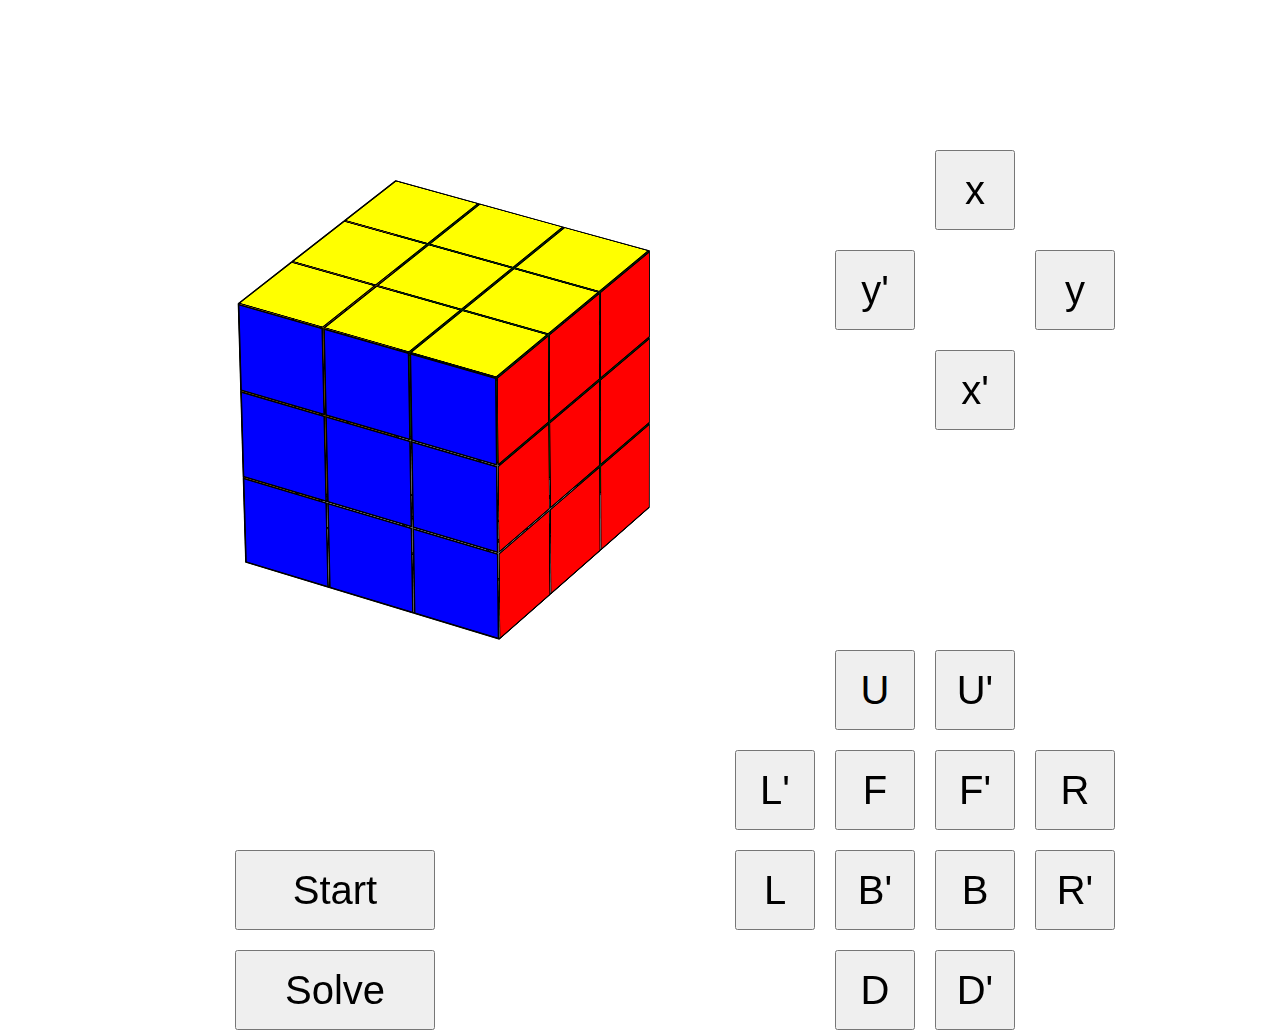
==== Rubik_sCude/index.html @ dc4877ee "完成第一层" ====
<!DOCTTYPE html>
    <html>

    <head>
        <meta charset="utf-8">
        <title></title>
        <style>
            * {
                margin: 0;
                padding: 0;
            }

            body {
                overflow: hidden;
            }

            #wrap {
                width: 100vw;
                height: 100vh;
                display: flex;
                perspective: 8000px;

            }

            #content {
                transform-style: preserve-3d;
                position: relative;
                /* border: 1px solid #ff0000; */
                margin: auto;

            }

            #content>div {
                transform-style: preserve-3d;
                position: absolute;
                top: 0;
                left: 0;
                /* transition: 0.2s; */
                transform-origin: 150px 150px -100px;
            }

            #content>div>p {
                border: 2px solid #000000;
                box-sizing: border-box;
                width: 100%;
                height: 100%;
                position: absolute;
                top: 0;
                left: 0;
            }

            #button {
                box-sizing: border-box;
                position: relative;
                margin: auto;
            }

            #button>input {
                position: absolute;
                /* margin: auto; */
            }
        </style>
        <script src="vue.js" type="text/javascript" charset="utf-8"></script>
    </head>

    <body>
        <div id="wrap">
            <div id="content" :style="{
                width: (count*side) + 'px',
                height: (count*side) + 'px',
                <!-- 'transform-origin': (count*side/2)+'px ' + (count*side/2) + 'px - ' + (count*side/2) + 'px', -->
                'transform': 'rotateX(' + contentrotate.x +'deg) rotateY(' + contentrotate.y +'deg)',
                'transition': transition + 's'
            }">

                <div v-for="block in blocks" :x="block.x" :y="block.y" :z="block.z" :style="{
                    width: side+'px',
                    height: side+'px',
                    'transform-origin': side*count/2 + 'px' 
                                      + side*count/2 + 'px -' 
                                      + side*count/3 + 'px',
                    'transform':    'rotateX('+ block.rotate.x + 'deg) '
                                + 'rotateY('+ block.rotate.y + 'deg) ' 

                                + 'rotateZ('+ block.rotate.z + 'deg) '
                                + 'translateX(' + (side*block.x) 
                                + 'px) translateY('  + (side*block.y) 
                                + 'px) translateZ(-' + (side*block.z) + 'px)',
                    'transition': transition + 's'
                }">
                    <p v-for="area in block.areas" :class="area.direct" :style="{
                            transform: area.transform,
                            background: area.color 
                       }">
                    </p>
                </div>
            </div>
            <div id=button>
                <input type="button" value="U" :style="{
                    transform: 'translate(-200px, 200px)',
                        width: '80',
                        height: '80',
                        'font-size': '40'
                }" @click="Rotate('U')" />

                <input type="button" value="U'" :style="{
                    transform: 'translate(-100px, 200px)',
                    width: '80',
                    height: '80',
                    'font-size': '40'
                }" @click="Rotate('U_')" />

                <input type="button" value="F" :style="{
                    transform: 'translate(-200px, 300px)',
                    width: '80',
                    height: '80',
                    'font-size': '40'
                }" @click="Rotate('F')" />

                <input type="button" value="F'" :style="{
                    transform: 'translate(-100px, 300px)',
                    width: '80',
                    height: '80',
                    'font-size': '40'
                }" @click="Rotate('F_')" />

                <input type="button" value="R" :style="{
                    transform: 'translate(0px, 300px)',
                    width: '80',
                    height: '80',
                    'font-size': '40'
                }" @click="Rotate('R')" />

                <input type="button" value="R'" :style="{
                    transform: 'translate(0px, 400px)',
                    width: '80',
                    height: '80',
                    'font-size': '40'
                }" @click="Rotate('R_')" />

                <input type="button" value="L" :style="{
                    transform: 'translate(-300px, 400px)',
                    width: '80',
                    height: '80',
                    'font-size': '40'
                }" @click="Rotate('L')" />

                <input type="button" value="L'" :style="{
                    transform: 'translate(-300px, 300px)',
                    width: '80',
                    height: '80',
                    'font-size': '40'
                }" @click="Rotate('L_')" />

                <input type="button" value="D" :style="{
                    transform: 'translate(-200px, 500px)',
                    width: '80',
                    height: '80',
                    'font-size': '40'
                }" @click="Rotate('D')" />

                <input type="button" value="D'" :style="{
                    transform: 'translate(-100px, 500px)',
                    width: '80',
                    height: '80',
                    'font-size': '40'
                }" @click="Rotate('D_')" />

                <input type="button" value="B" :style="{
                    transform: 'translate(-100px, 400px)',
                    width: '80',
                    height: '80',
                    'font-size': '40'
                }" @click="Rotate('B')" />

                <input type="button" value="B'" :style="{
                    transform: 'translate(-200px, 400px)',
                    width: '80',
                    height: '80',
                    'font-size': '40'
                }" @click="Rotate('B_')" />

                <input type="button" value="x'" :style="{
                    transform: 'translate(-100px, -100px)',
                    width: '80',
                    height: '80',
                    'font-size': '40'
                }" @click="Rotate('x_')" />

                <input type="button" value="x" :style="{
                    transform: 'translate(-100px, -300px)',
                    width: '80',
                    height: '80',
                    'font-size': '40'
                }" @click="Rotate('x')" />

                <input type="button" value="y'" :style="{
                    transform: 'translate(-200px, -200px)',
                    width: '80',
                    height: '80',
                    'font-size': '40'
                }" @click="Rotate('y_')" />

                <input type="button" value="y" :style="{
                    transform: 'translate(0px, -200px)',
                    width: '80',
                    height: '80',
                    'font-size': '40'
                }" @click="Rotate('y')" />

                <input type="button" value="Solve" :style="{
                    transform: 'translate(-800px, 500px)',
                    width: '200',
                    height: '80',
                    'font-size': '40'
                }" @click="Solve()" />

                <input type="button" value="Start" :style="{
                    transform: 'translate(-800px, 400px)',
                    width: '200',
                    height: '80',
                    'font-size': '40'
                }" @click="Start()" />
            </div>
        </div>
        <script>
            new Vue({
                el: '#wrap',
                data() {
                    return {
                        count: 3,
                        side: 100,
                        blocks: [],
                        contentrotate: {
                            x: - 30,
                            y: -30
                        },
                        transition: 0,
                        prisms: {
                            x: 0,
                            y: 0,
                            z: 0,
                            direct: 'face'
                        },
                        corner: {
                            x: 0,
                            y: 0,
                            z: 0,
                            direct: 'face'
                        },
                        delay: 0
                    }
                },
                created() {
                    this.getBlocks()
                    // console.log(this.blocks)
                    document.onkeydown = (event) => {
                        //y'
                        this.Rotate(this.getOperation(event.keyCode))
                    }
                },
                methods: {
                    Notation(String) {
                        for (let i = 0; i < String.length; i++) {
                            if (i < String.length - 1 && String[i + 1] === '_') {
                                this.Rotate(String[i] + '_')
                                i++
                            } else this.Rotate(String[i])
                        }
                    },

                    getTargetDirect(TargetColor) {
                        for (let i = 0; i < this.blocks.length; i++) {
                            if (this.blocks[i].areas.length === 1 && this.blocks[i].areas[0].color === TargetColor)
                                return this.blocks[i].areas[0].direct
                        }
                    },

                    positioning(TargetColor) {
                        direct = this.getTargetDirect(TargetColor)
                        if (TargetColor === 'white') {
                            if (direct === 'up') {
                                this.Notation('x_x_')
                            } else if (direct === 'face') {
                                this.Rotate('x')
                            } else if (direct === 'back') {
                                this.Rotate('x_')
                            } else if (direct === 'left') {
                                this.Notation('yx_')
                            } else if (direct === 'right') {
                                this.Notation('y_x_')
                            }
                        }
                        else {
                            if (direct === 'back') {
                                this.Rotate('yy')
                            } else if (direct === 'left') {
                                this.Notation('y_')
                            } else if (direct === 'right') {
                                this.Notation('y')
                            }
                        }
                    },

                    getPrisms(TargetColor1, TargetColor2) {
                        //return: x, y, z, direct
                        for (let i = 0; i < this.blocks.length; i++) {
                            if (this.blocks[i].areas.length === 2) {
                                color1 = this.blocks[i].areas[0].color
                                color2 = this.blocks[i].areas[1].color
                                if (color1 === TargetColor1 && color2 === TargetColor2) {
                                    this.prisms.x = this.blocks[i].x
                                    this.prisms.y = this.blocks[i].y
                                    this.prisms.z = this.blocks[i].z
                                    this.prisms.direct = this.blocks[i].areas[0].direct
                                }
                                if (color2 === TargetColor1 && color1 === TargetColor2) {
                                    this.prisms.x = this.blocks[i].x
                                    this.prisms.y = this.blocks[i].y
                                    this.prisms.z = this.blocks[i].z
                                    this.prisms.direct = this.blocks[i].areas[1].direct
                                }
                            }
                        }
                    },

                    getCorner(TargetColor1, TargetColor2, TargetColor3) {
                        var TargetColors = []
                        TargetColors.push(TargetColor1)
                        TargetColors.push(TargetColor2)
                        TargetColors.push(TargetColor3)
                        TargetColors.sort()
                        for (let i = 0; i < this.blocks.length; i++) {
                            if (this.blocks[i].areas.length === 3) {
                                var colors = []
                                colors.push(this.blocks[i].areas[0].color)
                                colors.push(this.blocks[i].areas[1].color)
                                colors.push(this.blocks[i].areas[2].color)
                                colors.sort()
                                TargetColors.sort()
                                if (colors[0] === TargetColors[0]
                                    && colors[1] === TargetColors[1]
                                    && colors[2] === TargetColors[2]) {
                                    this.corner.x = this.blocks[i].x
                                    this.corner.y = this.blocks[i].y
                                    this.corner.z = this.blocks[i].z
                                    if (TargetColor1 === color1) { this.corner.direct = this.blocks[i].areas[0].direct }
                                    else if (TargetColor1 === color2) { this.corner.direct = this.blocks[i].areas[1].direct }
                                    else if (TargetColor1 === color3) { this.corner.direct = this.blocks[i].areas[2].direct }
                                    return
                                }
                            }
                        }
                    },

                    Make_Cross(num) {
                        const colors = {
                            1: 'blue',
                            2: 'red',
                            3: 'green',
                            4: 'orange'
                        }

                        var target_color = colors[num]
                        this.positioning(target_color)
                        this.getPrisms('white', target_color)
                        var x = this.prisms.x
                        var y = this.prisms.y
                        var z = this.prisms.z
                        var direct = this.prisms.direct

                        if (x === 1 && y === 2 && z === 0 && direct === 'down')
                            return
                        if (y === 2) {//bottom
                            if (x === 1 && z === 2) this.Notation('BBUU')
                            else if (x === 0 && z === 1) this.Notation('LLU_')
                            else if (x === 1 && z === 0) this.Notation('FF')
                            else if (x === 2 && z === 1) this.Notation('RRU')
                        } else if (y === 1) {//middle
                            if (x === 0 && z === 0) { this.Notation('L_U_L') }
                            if (x === 0 && z === 2) { this.Notation('LU_L_') }
                            if (x === 2 && z === 0) { this.Notation('RUR_') }
                            if (x === 2 && z === 2) { this.Notation('R_UR') }
                        } else {
                            if (x === 1 && z === 2) { this.Notation('UU') }
                            else if (x === 0 && z === 1) { this.Notation('U_') }
                            else if (x === 2 && z === 1) { this.Notation('U') }
                        }

                        //top
                        this.getPrisms('white', target_color)
                        if (this.prisms.direct === 'face') this.Notation('U_R_FR')
                        else if (this.prisms.direct === 'up') this.Notation('FF')
                    },

                    Make_Corner(num) {
                        const colors = {
                            1: 'blue',
                            2: 'red',
                            3: 'green',
                            4: 'orange',
                            5: 'blue'
                        }


                        var TargetColor = colors[num]
                        var MinorColor = colors[num + 1]
                        this.positioning(TargetColor)
                        this.getCorner('white', TargetColor, MinorColor)
                        var x = this.corner.x
                        var y = this.corner.y
                        var z = this.corner.z
                        var direct = this.prisms.direct

                        if (x === 2 && y === 2 && z === 0 && direct === 'down')
                            return
                        if (y === 2) {
                            if (x === 0 && z === 2) { this.Notation('LUL_U') }
                            else if (x === 2 && z === 2) { this.Notation('R_URU') }
                            else if (x === 0 && z === 0) { this.Notation('L_U_L') }
                            else if (x === 2 && z === 0) { this.Notation('RU_R_') }
                        } else if (y === 0) {
                            if (x === 0 && z === 2) { this.Notation('UU') }
                            else if (x === 2 && z === 2) { this.Notation('U') }
                            else if (x === 0 && z === 0) { this.Notation('U_') }
                        }

                        this.getCorner('white', TargetColor, MinorColor)
                        var direct = this.corner.direct
                        if (direct === 'face') { this.Notation('F_U_F') }
                        else if (direct === 'up') { this.Notation('URUUR_F_U_F') }
                        else if (direct === 'right') { this.Notation('RUR_') }
                        //
                    },

                    Solve() {
                        //positioning
                        this.positioning('white')
                        for (let i = 1; i <= 4; i++) this.Make_Cross(i)
                        for (let i = 1; i <= 4; i++) this.Make_Corner(i)
                    },

                    Start() {
                        this.Notation('DU_F_R_ B_DDL_R_B_U_L_D_U_FDF_D_FLBF_R_D_L_R_')
                    },

                    getOperation(keycode) {
                        const operation = {
                            74: 'U',
                            70: 'U_',
                            85: 'F',
                            82: 'F_',
                            83: 'D',
                            76: 'D_',
                            86: 'L',
                            65: 'L_',
                            186: 'R',
                            78: 'R_',
                            88: 'B',
                            190: 'B_',
                            37: 'y_',
                            38: 'x',
                            39: 'y',
                            40: 'x_',
                        }

                        return operation[keycode]
                    },

                    Rotate(Operation) {
                        //UP
                        if (Operation === 'U') {
                            for (let i = 0; i < this.blocks.length; i++) {
                                if (this.blocks[i].y === 0) {
                                    this.transition = 0
                                    const oldx = this.blocks[i].x
                                    this.blocks[i].x = this.blocks[i].z
                                    this.blocks[i].z = 2 - oldx
                                    for (let j = 0; j < this.blocks[i].areas.length; j++) {
                                        if (this.blocks[i].areas[j].direct === 'face') { this.blocks[i].areas[j].direct = 'left' }
                                        else if (this.blocks[i].areas[j].direct === 'left') { this.blocks[i].areas[j].direct = 'back' }
                                        else if (this.blocks[i].areas[j].direct === 'right') { this.blocks[i].areas[j].direct = 'face' }
                                        else if (this.blocks[i].areas[j].direct === 'back') { this.blocks[i].areas[j].direct = 'right' }
                                        this.blocks[i].areas[j].transform = this.getarea(this.blocks[i].areas[j].direct).transform
                                    }
                                    this.blocks[i].rotate.y += 90
                                    setTimeout(() => {
                                        this.transition = 0.2
                                        this.blocks[i].rotate.y -= 90
                                    }, this.delay)
                                }
                                var x = this.prisms.x
                                var y = this.prisms.y
                                var z = this.prisms.z
                                var direct = this.prisms.direct
                            }
                        }

                        //U'
                        else if (Operation === 'U_') {
                            for (let i = 0; i < this.blocks.length; i++) {
                                if (this.blocks[i].y === 0) {
                                    this.transition = 0
                                    const oldz = this.blocks[i].z
                                    this.blocks[i].z = this.blocks[i].x
                                    this.blocks[i].x = 2 - oldz
                                    for (let j = 0; j < this.blocks[i].areas.length; j++) {
                                        if (this.blocks[i].areas[j].direct === 'face') { this.blocks[i].areas[j].direct = 'right' }
                                        else if (this.blocks[i].areas[j].direct === 'left') { this.blocks[i].areas[j].direct = 'face' }
                                        else if (this.blocks[i].areas[j].direct === 'right') { this.blocks[i].areas[j].direct = 'back' }
                                        else if (this.blocks[i].areas[j].direct === 'back') { this.blocks[i].areas[j].direct = 'left' }
                                        this.blocks[i].areas[j].transform = this.getarea(this.blocks[i].areas[j].direct).transform
                                    }
                                    this.blocks[i].rotate.y -= 90
                                    setTimeout(() => {
                                        this.transition = 0.2
                                        this.blocks[i].rotate.y += 90
                                    }, this.delay)
                                }
                            }
                        }

                        //Left
                        else if (Operation === 'L') {
                            for (let i = 0; i < this.blocks.length; i++) {
                                if (this.blocks[i].x === 0) {
                                    this.transition = 0
                                    const oldz = this.blocks[i].z
                                    this.blocks[i].z = this.blocks[i].y
                                    this.blocks[i].y = 2 - oldz
                                    for (let j = 0; j < this.blocks[i].areas.length; j++) {
                                        if (this.blocks[i].areas[j].direct === 'face') { this.blocks[i].areas[j].direct = 'down' }
                                        else if (this.blocks[i].areas[j].direct === 'down') { this.blocks[i].areas[j].direct = 'back' }
                                        else if (this.blocks[i].areas[j].direct === 'up') { this.blocks[i].areas[j].direct = 'face' }
                                        else if (this.blocks[i].areas[j].direct === 'back') { this.blocks[i].areas[j].direct = 'up' }
                                        this.blocks[i].areas[j].transform = this.getarea(this.blocks[i].areas[j].direct).transform
                                    }
                                    this.blocks[i].rotate.x += 90
                                    setTimeout(() => {
                                        this.transition = 0.2
                                        this.blocks[i].rotate.x -= 90
                                    }, this.delay)
                                }
                            }
                        }

                        //L'
                        else if (Operation === 'L_') {
                            for (let i = 0; i < this.blocks.length; i++) {
                                if (this.blocks[i].x === 0) {
                                    this.transition = 0
                                    const oldy = this.blocks[i].y
                                    this.blocks[i].y = this.blocks[i].z
                                    this.blocks[i].z = 2 - oldy
                                    for (let j = 0; j < this.blocks[i].areas.length; j++) {
                                        if (this.blocks[i].areas[j].direct === 'face') { this.blocks[i].areas[j].direct = 'up' }
                                        else if (this.blocks[i].areas[j].direct === 'down') { this.blocks[i].areas[j].direct = 'face' }
                                        else if (this.blocks[i].areas[j].direct === 'up') { this.blocks[i].areas[j].direct = 'back' }
                                        else if (this.blocks[i].areas[j].direct === 'back') { this.blocks[i].areas[j].direct = 'down' }
                                        this.blocks[i].areas[j].transform = this.getarea(this.blocks[i].areas[j].direct).transform
                                    }
                                    this.blocks[i].rotate.x -= 90
                                    setTimeout(() => {
                                        this.transition = 0.2
                                        this.blocks[i].rotate.x += 90
                                    }, this.delay)
                                }
                            }
                        }

                        //Rright
                        else if (Operation === 'R') {
                            for (let i = 0; i < this.blocks.length; i++) {
                                if (this.blocks[i].x === 2) {
                                    this.transition = 0
                                    const oldy = this.blocks[i].y
                                    this.blocks[i].y = this.blocks[i].z
                                    this.blocks[i].z = 2 - oldy
                                    for (let j = 0; j < this.blocks[i].areas.length; j++) {
                                        if (this.blocks[i].areas[j].direct === 'back') { this.blocks[i].areas[j].direct = 'down' }
                                        else if (this.blocks[i].areas[j].direct === 'up') { this.blocks[i].areas[j].direct = 'back' }
                                        else if (this.blocks[i].areas[j].direct === 'down') { this.blocks[i].areas[j].direct = 'face' }
                                        else if (this.blocks[i].areas[j].direct === 'face') { this.blocks[i].areas[j].direct = 'up' }
                                        this.blocks[i].areas[j].transform = this.getarea(this.blocks[i].areas[j].direct).transform
                                    }
                                    this.blocks[i].rotate.x -= 90
                                    setTimeout(() => {
                                        this.transition = 0.2
                                        this.blocks[i].rotate.x += 90
                                    }, this.delay)
                                }
                            }
                        }

                        //R'
                        else if (Operation === 'R_') {
                            for (let i = 0; i < this.blocks.length; i++) {
                                if (this.blocks[i].x === 2) {
                                    this.transition = 0
                                    const oldz = this.blocks[i].z
                                    this.blocks[i].z = this.blocks[i].y
                                    this.blocks[i].y = 2 - oldz
                                    for (let j = 0; j < this.blocks[i].areas.length; j++) {
                                        if (this.blocks[i].areas[j].direct === 'back') { this.blocks[i].areas[j].direct = 'up' }
                                        else if (this.blocks[i].areas[j].direct === 'up') { this.blocks[i].areas[j].direct = 'face' }
                                        else if (this.blocks[i].areas[j].direct === 'down') { this.blocks[i].areas[j].direct = 'back' }
                                        else if (this.blocks[i].areas[j].direct === 'face') { this.blocks[i].areas[j].direct = 'down' }
                                        this.blocks[i].areas[j].transform = this.getarea(this.blocks[i].areas[j].direct).transform
                                    }
                                    this.blocks[i].rotate.x += 90
                                    setTimeout(() => {
                                        this.transition = 0.2
                                        this.blocks[i].rotate.x -= 90
                                    }, this.delay)
                                }
                            }
                        }

                        //Face
                        else if (Operation === 'F') {
                            for (let i = 0; i < this.blocks.length; i++) {
                                if (this.blocks[i].z === 0) {
                                    this.transition = 0
                                    const oldy = this.blocks[i].y
                                    this.blocks[i].y = this.blocks[i].x
                                    this.blocks[i].x = 2 - oldy
                                    for (let j = 0; j < this.blocks[i].areas.length; j++) {
                                        if (this.blocks[i].areas[j].direct === 'right') { this.blocks[i].areas[j].direct = 'down' }
                                        else if (this.blocks[i].areas[j].direct === 'up') { this.blocks[i].areas[j].direct = 'right' }
                                        else if (this.blocks[i].areas[j].direct === 'down') { this.blocks[i].areas[j].direct = 'left' }
                                        else if (this.blocks[i].areas[j].direct === 'left') { this.blocks[i].areas[j].direct = 'up' }
                                        this.blocks[i].areas[j].transform = this.getarea(this.blocks[i].areas[j].direct).transform
                                    }
                                    this.blocks[i].rotate.z -= 90
                                    setTimeout(() => {
                                        this.transition = 0.2
                                        this.blocks[i].rotate.z += 90
                                    }, this.delay)
                                }
                            }
                        }

                        //F'
                        else if (Operation === 'F_') {
                            for (let i = 0; i < this.blocks.length; i++) {
                                if (this.blocks[i].z === 0) {
                                    this.transition = 0
                                    const oldx = this.blocks[i].x
                                    this.blocks[i].x = this.blocks[i].y
                                    this.blocks[i].y = 2 - oldx
                                    for (let j = 0; j < this.blocks[i].areas.length; j++) {
                                        if (this.blocks[i].areas[j].direct === 'right') { this.blocks[i].areas[j].direct = 'up' }
                                        else if (this.blocks[i].areas[j].direct === 'down') { this.blocks[i].areas[j].direct = 'right' }
                                        else if (this.blocks[i].areas[j].direct === 'up') { this.blocks[i].areas[j].direct = 'left' }
                                        else if (this.blocks[i].areas[j].direct === 'left') { this.blocks[i].areas[j].direct = 'down' }
                                        this.blocks[i].areas[j].transform = this.getarea(this.blocks[i].areas[j].direct).transform
                                    }
                                    this.blocks[i].rotate.z += 90
                                    setTimeout(() => {
                                        this.transition = 0.2
                                        this.blocks[i].rotate.z -= 90
                                    }, this.delay)
                                }
                            }
                        }

                        //Back
                        else if (Operation === 'B') {
                            for (let i = 0; i < this.blocks.length; i++) {
                                if (this.blocks[i].z === 2) {
                                    this.transition = 0
                                    const oldx = this.blocks[i].x
                                    this.blocks[i].x = this.blocks[i].y
                                    this.blocks[i].y = 2 - oldx
                                    for (let j = 0; j < this.blocks[i].areas.length; j++) {
                                        if (this.blocks[i].areas[j].direct === 'left') { this.blocks[i].areas[j].direct = 'down' }
                                        else if (this.blocks[i].areas[j].direct === 'down') { this.blocks[i].areas[j].direct = 'right' }
                                        else if (this.blocks[i].areas[j].direct === 'up') { this.blocks[i].areas[j].direct = 'left' }
                                        else if (this.blocks[i].areas[j].direct === 'right') { this.blocks[i].areas[j].direct = 'up' }
                                        this.blocks[i].areas[j].transform = this.getarea(this.blocks[i].areas[j].direct).transform
                                    }
                                    this.blocks[i].rotate.z += 90
                                    setTimeout(() => {
                                        this.transition = 0.2
                                        this.blocks[i].rotate.z -= 90
                                    }, this.delay)
                                }
                            }
                        }

                        //B'
                        else if (Operation === 'B_') {
                            for (let i = 0; i < this.blocks.length; i++) {
                                if (this.blocks[i].z === 2) {
                                    this.transition = 0
                                    const oldy = this.blocks[i].y
                                    this.blocks[i].y = this.blocks[i].x
                                    this.blocks[i].x = 2 - oldy
                                    for (let j = 0; j < this.blocks[i].areas.length; j++) {
                                        if (this.blocks[i].areas[j].direct === 'right') { this.blocks[i].areas[j].direct = 'down' }
                                        else if (this.blocks[i].areas[j].direct === 'up') { this.blocks[i].areas[j].direct = 'right' }
                                        else if (this.blocks[i].areas[j].direct === 'down') { this.blocks[i].areas[j].direct = 'left' }
                                        else if (this.blocks[i].areas[j].direct === 'left') { this.blocks[i].areas[j].direct = 'up' }
                                        this.blocks[i].areas[j].transform = this.getarea(this.blocks[i].areas[j].direct).transform
                                    }
                                    this.blocks[i].rotate.z -= 90
                                    setTimeout(() => {
                                        this.transition = 0.2
                                        this.blocks[i].rotate.z += 90
                                    }, this.delay)
                                }
                            }
                        }

                        //Down
                        else if (Operation === 'D') {
                            for (let i = 0; i < this.blocks.length; i++) {
                                if (this.blocks[i].y === 2) {
                                    this.transition = 0
                                    const oldz = this.blocks[i].z
                                    this.blocks[i].z = this.blocks[i].x
                                    this.blocks[i].x = 2 - oldz
                                    for (let j = 0; j < this.blocks[i].areas.length; j++) {
                                        if (this.blocks[i].areas[j].direct === 'back') { this.blocks[i].areas[j].direct = 'left' }
                                        else if (this.blocks[i].areas[j].direct === 'right') { this.blocks[i].areas[j].direct = 'back' }
                                        else if (this.blocks[i].areas[j].direct === 'left') { this.blocks[i].areas[j].direct = 'face' }
                                        else if (this.blocks[i].areas[j].direct === 'face') { this.blocks[i].areas[j].direct = 'right' }
                                        this.blocks[i].areas[j].transform = this.getarea(this.blocks[i].areas[j].direct).transform
                                    }
                                    this.blocks[i].rotate.y -= 90
                                    setTimeout(() => {
                                        this.transition = 0.2
                                        this.blocks[i].rotate.y += 90
                                    }, this.delay)
                                }
                            }
                        }

                        //D'
                        else if (Operation === 'D_') {
                            for (let i = 0; i < this.blocks.length; i++) {
                                if (this.blocks[i].y === 2) {
                                    this.transition = 0
                                    const oldx = this.blocks[i].x
                                    this.blocks[i].x = this.blocks[i].z
                                    this.blocks[i].z = 2 - oldx
                                    for (let j = 0; j < this.blocks[i].areas.length; j++) {
                                        if (this.blocks[i].areas[j].direct === 'back') { this.blocks[i].areas[j].direct = 'right' }
                                        else if (this.blocks[i].areas[j].direct === 'right') { this.blocks[i].areas[j].direct = 'face' }
                                        else if (this.blocks[i].areas[j].direct === 'left') { this.blocks[i].areas[j].direct = 'back' }
                                        else if (this.blocks[i].areas[j].direct === 'face') { this.blocks[i].areas[j].direct = 'left' }
                                        this.blocks[i].areas[j].transform = this.getarea(this.blocks[i].areas[j].direct).transform
                                    }
                                    this.blocks[i].rotate.y += 90
                                    setTimeout(() => {
                                        this.transition = 0.2
                                        this.blocks[i].rotate.y -= 90
                                    }, this.delay)
                                }
                            }
                            // this.sleep(200)
                        }

                        //y'
                        else if (Operation === 'y_') {
                            for (let i = 0; i < this.blocks.length; i++) {

                                this.transition = 0
                                const oldz = this.blocks[i].z
                                this.blocks[i].z = this.blocks[i].x
                                this.blocks[i].x = 2 - oldz
                                for (let j = 0; j < this.blocks[i].areas.length; j++) {
                                    if (this.blocks[i].areas[j].direct === 'face') { this.blocks[i].areas[j].direct = 'right' }
                                    else if (this.blocks[i].areas[j].direct === 'left') { this.blocks[i].areas[j].direct = 'face' }
                                    else if (this.blocks[i].areas[j].direct === 'right') { this.blocks[i].areas[j].direct = 'back' }
                                    else if (this.blocks[i].areas[j].direct === 'back') { this.blocks[i].areas[j].direct = 'left' }
                                    this.blocks[i].areas[j].transform = this.getarea(this.blocks[i].areas[j].direct).transform
                                }
                                this.blocks[i].rotate.y -= 90
                                setTimeout(() => {
                                    this.transition = 0.2
                                    this.blocks[i].rotate.y += 90
                                }, this.delay)
                            }
                            // this.sleep(200)
                        }
                        //y
                        else if (Operation === 'y') {
                            for (let i = 0; i < this.blocks.length; i++) {

                                this.transition = 0
                                const oldx = this.blocks[i].x
                                this.blocks[i].x = this.blocks[i].z
                                this.blocks[i].z = 2 - oldx
                                for (let j = 0; j < this.blocks[i].areas.length; j++) {
                                    if (this.blocks[i].areas[j].direct === 'face') { this.blocks[i].areas[j].direct = 'left' }
                                    else if (this.blocks[i].areas[j].direct === 'left') { this.blocks[i].areas[j].direct = 'back' }
                                    else if (this.blocks[i].areas[j].direct === 'right') { this.blocks[i].areas[j].direct = 'face' }
                                    else if (this.blocks[i].areas[j].direct === 'back') { this.blocks[i].areas[j].direct = 'right' }
                                    this.blocks[i].areas[j].transform = this.getarea(this.blocks[i].areas[j].direct).transform
                                }
                                this.blocks[i].rotate.y += 90
                                setTimeout(() => {
                                    this.transition = 0.2
                                    this.blocks[i].rotate.y -= 90
                                }, this.delay)
                            }
                            // this.sleep(200)
                        }

                        else if (Operation === 'x') {
                            for (let i = 0; i < this.blocks.length; i++) {
                                this.transition = 0
                                const oldz = this.blocks[i].z
                                this.blocks[i].z = this.blocks[i].y
                                this.blocks[i].y = 2 - oldz
                                for (let j = 0; j < this.blocks[i].areas.length; j++) {
                                    if (this.blocks[i].areas[j].direct === 'back') { this.blocks[i].areas[j].direct = 'up' }
                                    else if (this.blocks[i].areas[j].direct === 'up') { this.blocks[i].areas[j].direct = 'face' }
                                    else if (this.blocks[i].areas[j].direct === 'down') { this.blocks[i].areas[j].direct = 'back' }
                                    else if (this.blocks[i].areas[j].direct === 'face') { this.blocks[i].areas[j].direct = 'down' }
                                    this.blocks[i].areas[j].transform = this.getarea(this.blocks[i].areas[j].direct).transform
                                }
                                this.blocks[i].rotate.x += 90
                                setTimeout(() => {
                                    this.transition = 0.2
                                    this.blocks[i].rotate.x -= 90
                                }, this.delay)
                            }
                        }

                        else if (Operation === 'x_') {
                            for (let i = 0; i < this.blocks.length; i++) {
                                this.transition = 0
                                const oldy = this.blocks[i].y
                                this.blocks[i].y = this.blocks[i].z
                                this.blocks[i].z = 2 - oldy
                                for (let j = 0; j < this.blocks[i].areas.length; j++) {
                                    if (this.blocks[i].areas[j].direct === 'back') { this.blocks[i].areas[j].direct = 'down' }
                                    else if (this.blocks[i].areas[j].direct === 'up') { this.blocks[i].areas[j].direct = 'back' }
                                    else if (this.blocks[i].areas[j].direct === 'down') { this.blocks[i].areas[j].direct = 'face' }
                                    else if (this.blocks[i].areas[j].direct === 'face') { this.blocks[i].areas[j].direct = 'up' }
                                    this.blocks[i].areas[j].transform = this.getarea(this.blocks[i].areas[j].direct).transform
                                }
                                this.blocks[i].rotate.x -= 90
                                setTimeout(() => {
                                    this.transition = 0.2
                                    this.blocks[i].rotate.x += 90
                                }, this.delay)
                            }

                        }
                    },

                    getBlocks() {
                        for (let x = 0; x < this.count; x++) {
                            for (let y = 0; y < this.count; y++) {
                                for (let z = 0; z < this.count; z++) {
                                    const block = {
                                        x: x,
                                        y: y,
                                        z: z,
                                        rotate: {
                                            x: 0,
                                            y: 0,
                                            z: 0
                                        },
                                        areas: this.getareas(x, y, z)
                                    }
                                    this.blocks.push(block)
                                }
                            }

                        }
                    },

                    getareas(x, y, z) {
                        const areas = []
                        if (x === 0)
                            areas.push(this.getarea('left'))
                        if (x === this.count - 1)
                            areas.push(this.getarea('right'))
                        if (y === 0)
                            areas.push(this.getarea('up'))
                        if (y === this.count - 1)
                            areas.push(this.getarea('down'))
                        if (z === 0)
                            areas.push(this.getarea('face'))
                        if (z === this.count - 1)
                            areas.push(this.getarea('back'))
                        return areas

                    },

                    getarea(direct) {
                        const transform = {
                            up: 'translateY(-' + this.side / 2 + 'px) rotateX(90deg)',
                            down: 'translateY(' + this.side / 2 + 'px) rotateX(-90deg)',
                            left: 'translateX(-' + this.side / 2 + 'px) rotateY(-90deg)',
                            right: 'translateX(' + this.side / 2 + 'px) rotateY(90deg)',
                            face: 'translateZ(' + this.side / 2 + 'px)',
                            back: 'translateZ(-' + this.side / 2 + 'px)'
                        }

                        const colors = {
                            up: 'yellow',
                            down: 'white',
                            left: 'orange',
                            right: 'red',
                            face: 'blue',
                            back: 'green'
                        }

                        return {
                            direct: direct,
                            transform: transform[direct],
                            color: colors[direct],
                        }
                    },


                }
            })
        </script>
    </body>

    </html>
    <!-- vue3 -->
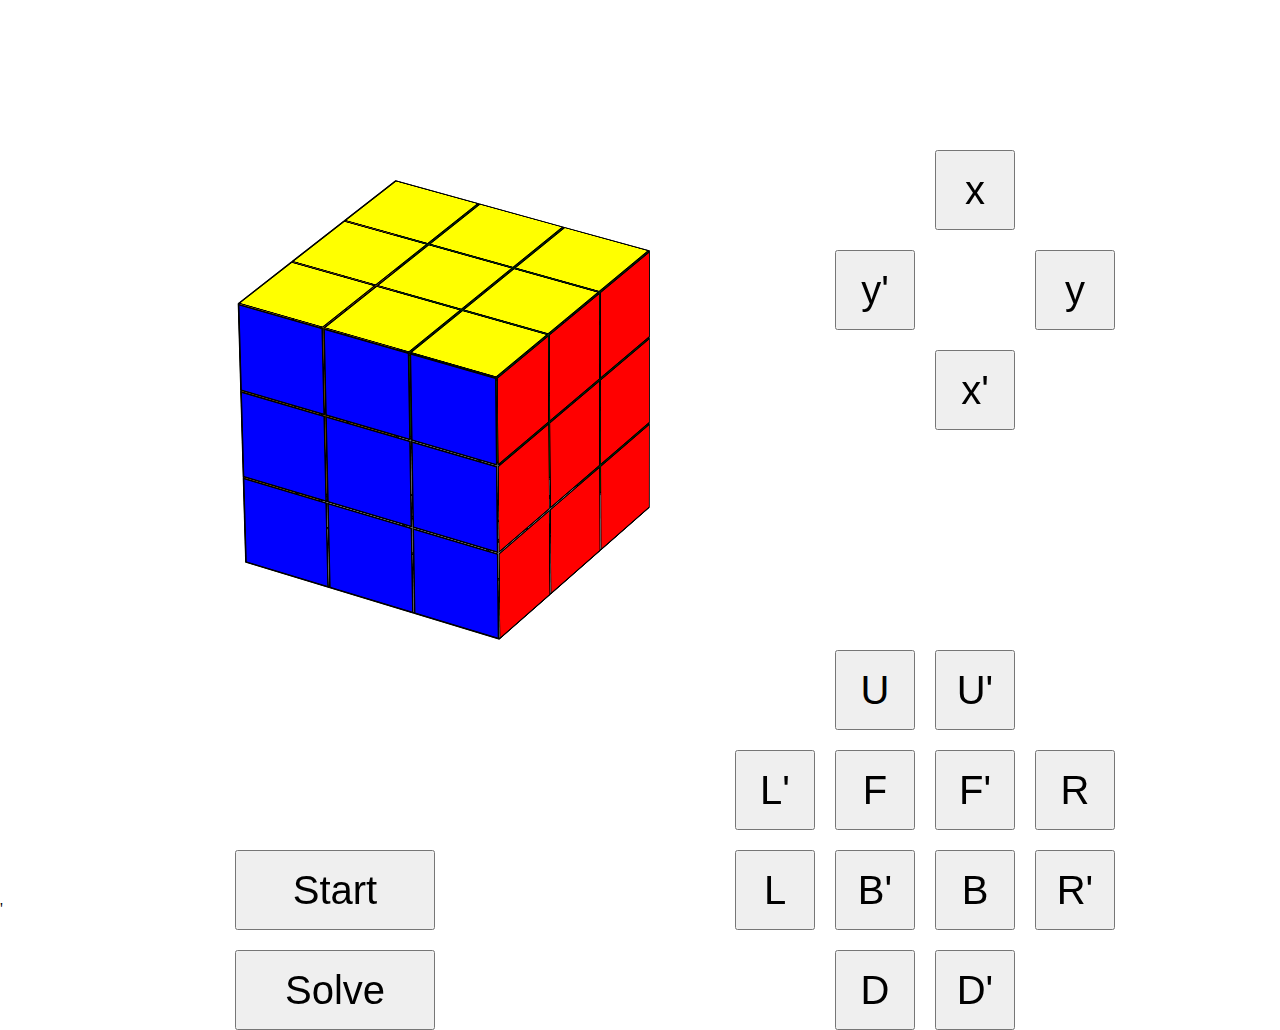
==== commit f6cc82a2: "Add files via upload" ====
--- a/Rubik_sCude/index.html
+++ b/Rubik_sCude/index.html
@@ -1,71 +1,69 @@
 <!DOCTTYPE html>
-    <html>
-
-    <head>
-        <meta charset="utf-8">
-        <title></title>
-        <style>
-            * {
-                margin: 0;
-                padding: 0;
-            }
-
-            body {
-                overflow: hidden;
-            }
-
-            #wrap {
-                width: 100vw;
-                height: 100vh;
-                display: flex;
-                perspective: 8000px;
-
-            }
-
-            #content {
-                transform-style: preserve-3d;
-                position: relative;
-                /* border: 1px solid #ff0000; */
-                margin: auto;
-
-            }
-
-            #content>div {
-                transform-style: preserve-3d;
-                position: absolute;
-                top: 0;
-                left: 0;
-                /* transition: 0.2s; */
-                transform-origin: 150px 150px -100px;
-            }
-
-            #content>div>p {
-                border: 2px solid #000000;
-                box-sizing: border-box;
-                width: 100%;
-                height: 100%;
-                position: absolute;
-                top: 0;
-                left: 0;
-            }
-
-            #button {
-                box-sizing: border-box;
-                position: relative;
-                margin: auto;
-            }
-
-            #button>input {
-                position: absolute;
-                /* margin: auto; */
-            }
-        </style>
-        <script src="vue.js" type="text/javascript" charset="utf-8"></script>
-    </head>
-
-    <body>
-        <div id="wrap">
-            <div id="content" :style="{
+<html>
+
+<head>
+    <meta charset="utf-8">
+    <title></title>
+    <style>
+        * {
+            margin: 0;
+            padding: 0;
+        }
+        
+        body {
+            overflow: hidden;
+        }
+        
+        #wrap {
+            width: 100vw;
+            height: 100vh;
+            display: flex;
+            perspective: 8000px;
+        }
+        
+        #content {
+            transform-style: preserve-3d;
+            position: relative;
+            /* border: 1px solid #ff0000; */
+            margin: auto;
+        }
+        
+        #content>div {
+            transform-style: preserve-3d;
+            position: absolute;
+            top: 0;
+            left: 0;
+            /* transition: 0.2s; */
+            transform-origin: 150px 150px -100px;
+        }
+        
+        #content>div>p {
+            border: 2px solid #000000;
+            box-sizing: border-box;
+            width: 100%;
+            height: 100%;
+            position: absolute;
+            top: 0;
+            left: 0;
+        }
+        
+        #button {
+            box-sizing: border-box;
+            position: relative;
+            margin: auto;
+        }
+        
+        #button>input {
+            position: absolute;
+            /* margin: auto; */
+        }
+    </style>
+    <script src="vue.js" type="text/javascript" charset="utf-8"></script>
+</head>
+
+<body>
+    <div id="wrap">
+        <div id="content" :style="{
                 width: (count*side) + 'px',
                 height: (count*side) + 'px',
                 <!-- 'transform-origin': (count*side/2)+'px ' + (count*side/2) + 'px - ' + (count*side/2) + 'px', -->
@@ -73,7 +71,7 @@
                 'transition': transition + 's'
             }">
 
-                <div v-for="block in blocks" :x="block.x" :y="block.y" :z="block.z" :style="{
+            <div v-for="block in blocks" :x="block.x" :y="block.y" :z="block.z" :style="{
                     width: side+'px',
                     height: side+'px',
                     'transform-origin': side*count/2 + 'px' 
@@ -88,692 +86,736 @@
                                 + 'px) translateZ(-' + (side*block.z) + 'px)',
                     'transition': transition + 's'
                 }">
-                    <p v-for="area in block.areas" :class="area.direct" :style="{
+                <p v-for="area in block.areas" :class="area.direct" :style="{
                             transform: area.transform,
                             background: area.color 
                        }">
-                    </p>
-                </div>
+                </p>
             </div>
-            <div id=button>
-                <input type="button" value="U" :style="{
+        </div>
+        <div id=button>
+            <input type="button" value="U" :style="{
                     transform: 'translate(-200px, 200px)',
                         width: '80',
                         height: '80',
                         'font-size': '40'
                 }" @click="Rotate('U')" />
 
-                <input type="button" value="U'" :style="{
+            <input type="button" value="U'" :style="{
                     transform: 'translate(-100px, 200px)',
                     width: '80',
                     height: '80',
                     'font-size': '40'
                 }" @click="Rotate('U_')" />
 
-                <input type="button" value="F" :style="{
+            <input type="button" value="F" :style="{
                     transform: 'translate(-200px, 300px)',
                     width: '80',
                     height: '80',
                     'font-size': '40'
                 }" @click="Rotate('F')" />
 
-                <input type="button" value="F'" :style="{
+            <input type="button" value="F'" :style="{
                     transform: 'translate(-100px, 300px)',
                     width: '80',
                     height: '80',
                     'font-size': '40'
                 }" @click="Rotate('F_')" />
 
-                <input type="button" value="R" :style="{
+            <input type="button" value="R" :style="{
                     transform: 'translate(0px, 300px)',
                     width: '80',
                     height: '80',
                     'font-size': '40'
                 }" @click="Rotate('R')" />
 
-                <input type="button" value="R'" :style="{
+            <input type="button" value="R'" :style="{
                     transform: 'translate(0px, 400px)',
                     width: '80',
                     height: '80',
                     'font-size': '40'
                 }" @click="Rotate('R_')" />
 
-                <input type="button" value="L" :style="{
+            <input type="button" value="L" :style="{
                     transform: 'translate(-300px, 400px)',
                     width: '80',
                     height: '80',
                     'font-size': '40'
                 }" @click="Rotate('L')" />
 
-                <input type="button" value="L'" :style="{
+            <input type="button" value="L'" :style="{
                     transform: 'translate(-300px, 300px)',
                     width: '80',
                     height: '80',
                     'font-size': '40'
                 }" @click="Rotate('L_')" />
 
-                <input type="button" value="D" :style="{
+            <input type="button" value="D" :style="{
                     transform: 'translate(-200px, 500px)',
                     width: '80',
                     height: '80',
                     'font-size': '40'
                 }" @click="Rotate('D')" />
 
-                <input type="button" value="D'" :style="{
+            <input type="button" value="D'" :style="{
                     transform: 'translate(-100px, 500px)',
                     width: '80',
                     height: '80',
                     'font-size': '40'
                 }" @click="Rotate('D_')" />
 
-                <input type="button" value="B" :style="{
+            <input type="button" value="B" :style="{
                     transform: 'translate(-100px, 400px)',
                     width: '80',
                     height: '80',
                     'font-size': '40'
                 }" @click="Rotate('B')" />
 
-                <input type="button" value="B'" :style="{
+            <input type="button" value="B'" :style="{
                     transform: 'translate(-200px, 400px)',
                     width: '80',
                     height: '80',
                     'font-size': '40'
                 }" @click="Rotate('B_')" />
 
-                <input type="button" value="x'" :style="{
+            <input type="button" value="x'" :style="{
                     transform: 'translate(-100px, -100px)',
                     width: '80',
                     height: '80',
                     'font-size': '40'
                 }" @click="Rotate('x_')" />
 
-                <input type="button" value="x" :style="{
+            <input type="button" value="x" :style="{
                     transform: 'translate(-100px, -300px)',
                     width: '80',
                     height: '80',
                     'font-size': '40'
                 }" @click="Rotate('x')" />
 
-                <input type="button" value="y'" :style="{
+            <input type="button" value="y'" :style="{
                     transform: 'translate(-200px, -200px)',
                     width: '80',
                     height: '80',
                     'font-size': '40'
                 }" @click="Rotate('y_')" />
 
-                <input type="button" value="y" :style="{
+            <input type="button" value="y" :style="{
                     transform: 'translate(0px, -200px)',
                     width: '80',
                     height: '80',
                     'font-size': '40'
                 }" @click="Rotate('y')" />
 
-                <input type="button" value="Solve" :style="{
+            <input type="button" value="Solve" :style="{
                     transform: 'translate(-800px, 500px)',
                     width: '200',
                     height: '80',
                     'font-size': '40'
                 }" @click="Solve()" />
 
-                <input type="button" value="Start" :style="{
+            <input type="button" value="Start" :style="{
                     transform: 'translate(-800px, 400px)',
                     width: '200',
                     height: '80',
                     'font-size': '40'
                 }" @click="Start()" />
-            </div>
         </div>
-        <script>
-            new Vue({
-                el: '#wrap',
-                data() {
-                    return {
-                        count: 3,
-                        side: 100,
-                        blocks: [],
-                        contentrotate: {
-                            x: - 30,
-                            y: -30
-                        },
-                        transition: 0,
-                        prisms: {
-                            x: 0,
-                            y: 0,
-                            z: 0,
-                            direct: 'face'
-                        },
-                        corner: {
-                            x: 0,
-                            y: 0,
-                            z: 0,
-                            direct: 'face'
-                        },
-                        delay: 0
-                    }
-                },
-                created() {
-                    this.getBlocks()
+    </div>
+    <script>
+        new Vue({
+            el: '#wrap',
+            data() {
+                return {
+                    count: 3,
+                    side: 100,
+                    blocks: [],
+                    contentrotate: {
+                        x: -30,
+                        y: -30
+                    },
+                    transition: 0,
+                    prisms: {
+                        x: 0,
+                        y: 0,
+                        z: 0,
+                        direct: 'face'
+                    },
+                    corner: {
+                        x: 0,
+                        y: 0,
+                        z: 0,
+                        direct: 'face'
+                    },
+                    delay: 0,
+
+                    duration: ''
+                }
+            },
+            created() {
+                this.getBlocks()
                     // console.log(this.blocks)
-                    document.onkeydown = (event) => {
-                        //y'
-                        this.Rotate(this.getOperation(event.keyCode))
-                    }
-                },
-                methods: {
-                    Notation(String) {
-                        for (let i = 0; i < String.length; i++) {
-                            if (i < String.length - 1 && String[i + 1] === '_') {
-                                this.Rotate(String[i] + '_')
-                                i++
-                            } else this.Rotate(String[i])
-                        }
-                    },
-
-                    getTargetDirect(TargetColor) {
-                        for (let i = 0; i < this.blocks.length; i++) {
-                            if (this.blocks[i].areas.length === 1 && this.blocks[i].areas[0].color === TargetColor)
-                                return this.blocks[i].areas[0].direct
-                        }
-                    },
-
-                    positioning(TargetColor) {
-                        direct = this.getTargetDirect(TargetColor)
-                        if (TargetColor === 'white') {
-                            if (direct === 'up') {
-                                this.Notation('x_x_')
-                            } else if (direct === 'face') {
-                                this.Rotate('x')
-                            } else if (direct === 'back') {
-                                this.Rotate('x_')
-                            } else if (direct === 'left') {
-                                this.Notation('yx_')
-                            } else if (direct === 'right') {
-                                this.Notation('y_x_')
-                            }
-                        }
+                document.onkeydown = (event) => {
+                    //y'
+                    this.Rotate(this.getOperation(event.keyCode))
+                }
+            },
+            methods: {
+                Notation(String) {
+                    this.duration += String
+                    for (let i = 0; i < String.length; i++) {
+                        if (i < String.length - 1 && String[i + 1] === '_') {
+                            this.Rotate(String[i] + '_')
+                            i++
+                        } else this.Rotate(String[i])
+                    }
+                },
+
+                getTargetDirect(TargetColor) {
+                    for (let i = 0; i < this.blocks.length; i++) {
+                        if (this.blocks[i].areas.length === 1 && this.blocks[i].areas[0].color === TargetColor)
+                            return this.blocks[i].areas[0].direct
+                    }
+                },
+
+                positioning(TargetColor) {
+                    direct = this.getTargetDirect(TargetColor)
+                    if (TargetColor === 'white') {
+                        if (direct === 'up') {
+                            this.Notation('x_x_')
+                        } else if (direct === 'face') {
+                            this.Notation('x')
+                        } else if (direct === 'back') {
+                            this.Notation('x_')
+                        } else if (direct === 'left') {
+                            this.Notation('yx_')
+                        } else if (direct === 'right') {
+                            this.Notation('y_x_')
+                        }
+                    } else {
+                        if (direct === 'back') {
+                            this.Notation('yy')
+                        } else if (direct === 'left') {
+                            this.Notation('y_')
+                        } else if (direct === 'right') {
+                            this.Notation('y')
+                        }
+                    }
+                },
+
+                getPrisms(TargetColor1, TargetColor2) {
+                    //return: x, y, z, direct
+                    for (let i = 0; i < this.blocks.length; i++) {
+                        if (this.blocks[i].areas.length === 2) {
+                            color1 = this.blocks[i].areas[0].color
+                            color2 = this.blocks[i].areas[1].color
+                            if (color1 === TargetColor1 && color2 === TargetColor2) {
+                                this.prisms.x = this.blocks[i].x
+                                this.prisms.y = this.blocks[i].y
+                                this.prisms.z = this.blocks[i].z
+                                this.prisms.direct = this.blocks[i].areas[0].direct
+                            }
+                            if (color2 === TargetColor1 && color1 === TargetColor2) {
+                                this.prisms.x = this.blocks[i].x
+                                this.prisms.y = this.blocks[i].y
+                                this.prisms.z = this.blocks[i].z
+                                this.prisms.direct = this.blocks[i].areas[1].direct
+                            }
+                        }
+                    }
+                },
+
+                getCorner(TargetColor1, TargetColor2, TargetColor3) {
+                    var TargetColors = []
+                    TargetColors.push(TargetColor1)
+                    TargetColors.push(TargetColor2)
+                    TargetColors.push(TargetColor3)
+                    TargetColors.sort()
+                    for (let i = 0; i < this.blocks.length; i++) {
+                        if (this.blocks[i].areas.length === 3) {
+                            var colors = []
+                            var color1 = this.blocks[i].areas[0].color
+                            var color2 = this.blocks[i].areas[1].color
+                            var color3 = this.blocks[i].areas[2].color
+                            colors.push(color1)
+                            colors.push(color2)
+                            colors.push(color3)
+                            colors.sort()
+                            TargetColors.sort()
+                            if (colors[0] === TargetColors[0] &&
+                                colors[1] === TargetColors[1] &&
+                                colors[2] === TargetColors[2]) {
+                                this.corner.x = this.blocks[i].x
+                                this.corner.y = this.blocks[i].y
+                                this.corner.z = this.blocks[i].z
+                                if (TargetColor1 === color1) {
+                                    this.corner.direct = this.blocks[i].areas[0].direct
+                                } else if (TargetColor1 === color2) {
+                                    this.corner.direct = this.blocks[i].areas[1].direct
+                                } else if (TargetColor1 === color3) {
+                                    this.corner.direct = this.blocks[i].areas[2].direct
+                                }
+                                return
+                            }
+                        }
+                    }
+                },
+
+                Make_Cross(num) {
+                    const colors = {
+                        1: 'blue',
+                        2: 'red',
+                        3: 'green',
+                        4: 'orange'
+                    }
+
+                    var TargetColor = colors[num]
+                    this.positioning(TargetColor)
+                    this.getPrisms('white', TargetColor)
+                    var x = this.prisms.x
+                    var y = this.prisms.y
+                    var z = this.prisms.z
+                    var direct = this.prisms.direct
+
+                    if (x === 1 && y === 2 && z === 0 && direct === 'down')
+                        return
+                    if (y === 2) { //bottom
+                        if (x === 1 && z === 2) this.Notation('BBUU')
+                        else if (x === 0 && z === 1) this.Notation('LLU_')
+                        else if (x === 1 && z === 0) this.Notation('FF')
+                        else if (x === 2 && z === 1) this.Notation('RRU')
+                    } else if (y === 1) { //middle
+                        if (x === 0 && z === 0) {
+                            this.Notation('L_U_L')
+                        }
+                        if (x === 0 && z === 2) {
+                            this.Notation('LU_L_')
+                        }
+                        if (x === 2 && z === 0) {
+                            this.Notation('RUR_')
+                        }
+                        if (x === 2 && z === 2) {
+                            this.Notation('R_UR')
+                        }
+                    } else {
+                        if (x === 1 && z === 2) {
+                            this.Notation('UU')
+                        } else if (x === 0 && z === 1) {
+                            this.Notation('U_')
+                        } else if (x === 2 && z === 1) {
+                            this.Notation('U')
+                        }
+                    }
+
+                    //top
+                    this.getPrisms('white', TargetColor)
+                    if (this.prisms.direct === 'face') this.Notation('U_R_FR')
+                    else if (this.prisms.direct === 'up') this.Notation('FF')
+                },
+
+                Make_Corner(num) {
+                    const colors = {
+                        1: 'blue',
+                        2: 'red',
+                        3: 'green',
+                        4: 'orange',
+                        5: 'blue'
+                    }
+
+
+                    var TargetColor = colors[num]
+                    var MinorColor = colors[num + 1]
+                    this.positioning(TargetColor)
+                    this.getCorner('white', TargetColor, MinorColor)
+                    var x = this.corner.x
+                    var y = this.corner.y
+                    var z = this.corner.z
+                    var direct = this.prisms.direct
+
+                    if (x === 2 && y === 2 && z === 0 && direct === 'down')
+                        return
+                    if (y === 2) {
+                        if (x === 0 && z === 2) {
+                            this.Notation('LUL_U')
+                        } else if (x === 2 && z === 2) {
+                            this.Notation('R_URU')
+                        } else if (x === 0 && z === 0) {
+                            this.Notation('L_U_L')
+                        } else if (x === 2 && z === 0) {
+                            this.Notation('RU_R_')
+                        }
+                    } else if (y === 0) {
+                        if (x === 0 && z === 2) {
+                            this.Notation('UU')
+                        } else if (x === 2 && z === 2) {
+                            this.Notation('U')
+                        } else if (x === 0 && z === 0) {
+                            this.Notation('U_')
+                        }
+                    }
+
+                    this.getCorner('white', TargetColor, MinorColor)
+                    var direct = this.corner.direct
+                    if (direct === 'face') {
+                        this.Notation('F_U_F')
+                    } else if (direct === 'up') {
+                        this.Notation('URUUR_F_U_F')
+                    } else if (direct === 'right') {
+                        this.Notation('RUR_')
+                    }
+                    //
+                },
+
+                Middle_Layer(num) {
+                    const algorithm1 = 'URU_R_U_F_UF'
+                    const algorithm2 = 'UUF_UFURU_R_'
+
+                    const colors = {
+                        1: 'blue',
+                        2: 'red',
+                        3: 'green',
+                        4: 'orange',
+                        5: 'blue'
+                    }
+                    var TargetColor = colors[num]
+                    var MinorColor = colors[num + 1]
+                    this.positioning(TargetColor)
+                    this.getPrisms(TargetColor, MinorColor)
+                    var x = this.prisms.x
+                    var y = this.prisms.y
+                    var z = this.prisms.z
+                    var direct = this.prisms.direct
+
+                    if (x === 2 && y === 1 && z === 0 && direct === 'face') {
+                        return
+                    }
+                    if (y === 1) {
+                        if (x === 0 && z === 0) {
+                            this.Notation('y_' + algorithm1 + 'yU')
+                        } else if (x === 2 && z === 0) {
+                            this.Notation(algorithm1 + 'UU')
+                        } else if (x === 2 && z === 2) {
+                            this.Notation('y' + algorithm1 + 'y_U_')
+                        } else if (x === 0 && z === 2) {
+                            this.Notation('yy' + algorithm1 + 'yy')
+                        }
+                    } else if (y === 0) {
+                        if (x === 1 && z === 2) {
+                            this.Notation('UU')
+                        } else if (x === 2 && z === 1) {
+                            this.Notation('U')
+                        } else if (x === 0 && z === 1) {
+                            this.Notation('U_')
+                        }
+                    }
+
+                    this.getPrisms(TargetColor, MinorColor)
+                    var direct = this.prisms.direct
+                    if (direct === 'face') {
+                        this.Notation(algorithm1)
+                    } else if (direct === 'up') {
+                        this.Notation(algorithm2)
+                    }
+                },
+
+
+                Top_Cross() {
+                    const algorithm1 = 'FRUR_U_F_'
+                    const algorithm2 = 'FRUR_U_RUR_U_F_'
+                    const colors = {
+                        1: 'blue',
+                        2: 'red',
+                        3: 'green',
+                        4: 'orange',
+                    }
+                    var transverse = 0
+                    var longitudinal = 0
+                    var left = false
+                    var face = false
+                    var right = false
+                    var back = false
+                    for (let i = 1; i <= 4; i++) {
+                        this.getPrisms('yellow', colors[i])
+                        if (this.prisms.direct === 'left') {
+                            transverse++, left = true
+                        } else if (this.prisms.direct === 'right') {
+                            transverse++, right = true
+                        } else if (this.prisms.direct === 'face') {
+                            longitudinal++, face = true
+                        } else if (this.prisms.direct === 'back') {
+                            longitudinal++, back = true
+                        }
+                    }
+                    if (transverse === 0 && longitudinal === 0) {
+                        return
+                    }
+                    if (transverse === 2 && longitudinal === 0) {
+                        this.Notation('U' + algorithm1)
+                    } else if (transverse === 0 && longitudinal === 2) {
+                        this.Notation(algorithm1)
+                    } else if (transverse === 1 && longitudinal === 1) {
+                        if (left && face) {
+                            this.Notation('U_' + algorithm2)
+                        } else if (face && right) {
+                            this.Notation(algorithm2)
+                        } else if (right && back) {
+                            this.Notation('U' + algorithm2)
+                        } else if (back && left) {
+                            this.Notation('UU' + algorithm2)
+                        }
+                    } else if (transverse === 2 && longitudinal === 2)
+                        this.Notation(algorithm2 + 'U' + algorithm1)
+                },
+
+                OLL() {
+                    const colors = {
+                        1: 'blue',
+                        2: 'red',
+                        3: 'green',
+                        4: 'orange',
+                        5: 'blue'
+                    }
+                    var up = 0,
+                        face = 0,
+                        right = 0
+                    var TopCornerDirect = {
+                        0: 'up',
+                        1: 'up',
+                        2: 'up',
+                        3: 'up',
+                    }
+                    for (let i = 1; i <= 4; i++) {
+                        this.getCorner('yellow', colors[i], colors[i + 1])
+                        var x = this.corner.x
+                        var z = this.corner.z
+                        var direct = this.corner.direct
+                        if (direct === 'up') {
+                            up++
+                        } else if (x === 2 && z === 0)
+                            if (direct === 'face') TopCornerDirect[0] = 'face', face++
+                                else TopCornerDirect[0] = 'right', right++
+                                    else if (x === 2 && z === 2)
+                                        if (direct === 'right') TopCornerDirect[1] = 'face', face++
+                                            else TopCornerDirect[1] = 'right', right++
+                                                else if (x === 0 && z === 2)
+                                                    if (direct === 'back') TopCornerDirect[2] = 'face', face++
+                                                        else TopCornerDirect[2] = 'right', right++
+                                                            else if (x === 0 && z === 0)
+                                                                if (direct === 'left') TopCornerDirect[3] = 'face', face++
+                                                                    else TopCornerDirect[3] = 'right', right++
+                    }
+                    //fish
+                    if (up === 1) {
+                        //OLL1
+                        if (face === 3) {
+                            const algorithm = 'R_UURUR_UR'
+                            if (TopCornerDirect[0] === 'up') this.Notation(algorithm)
+                            else if (TopCornerDirect[1] === 'up') this.Notation('U' + algorithm)
+                            else if (TopCornerDirect[2] === 'up') this.Notation('UU' + algorithm)
+                            else if (TopCornerDirect[3] === 'up') this.Notation('U_' + algorithm)
+                        }
+                        //OLL2
+                        else if (right === 3) {
+                            const algorithm = 'RUUR_U_RU_R_'
+                            if (TopCornerDirect[0] === 'up') this.Notation('U_' + algorithm)
+                            else if (TopCornerDirect[1] === 'up') this.Notation(algorithm)
+                            else if (TopCornerDirect[2] === 'up') this.Notation('U' + algorithm)
+                            else if (TopCornerDirect[3] === 'up') this.Notation('UU' + algorithm)
+                        }
+                    }
+                    //cross
+                    else if (up === 0) {
+                        var oll3 = false
+                        for (let i = 0; i < 4; i++) {
+                            if (TopCornerDirect[i] === TopCornerDirect[(i + 1) % 4]) {
+                                oll3 = true
+                                break
+                            }
+                        }
+                        //OLL3
+                        if (oll3) {
+                            const algorithm = 'RUURRU_RRU_RRUUR'
+                            if (TopCornerDirect[0] === 'face' && TopCornerDirect[1] === 'right') this.Notation(algorithm)
+                            else if (TopCornerDirect[1] === 'face' && TopCornerDirect[2] === 'right') this.Notation('U' + algorithm)
+                            else if (TopCornerDirect[2] === 'face' && TopCornerDirect[3] === 'right') this.Notation('UU' + algorithm)
+                            else if (TopCornerDirect[3] === 'face' && TopCornerDirect[0] === 'right') this.Notation('U_' + algorithm)
+                        }
+                        //OLL4
                         else {
-                            if (direct === 'back') {
-                                this.Rotate('yy')
-                            } else if (direct === 'left') {
-                                this.Notation('y_')
-                            } else if (direct === 'right') {
-                                this.Notation('y')
-                            }
-                        }
-                    },
-
-                    getPrisms(TargetColor1, TargetColor2) {
-                        //return: x, y, z, direct
-                        for (let i = 0; i < this.blocks.length; i++) {
-                            if (this.blocks[i].areas.length === 2) {
-                                color1 = this.blocks[i].areas[0].color
-                                color2 = this.blocks[i].areas[1].color
-                                if (color1 === TargetColor1 && color2 === TargetColor2) {
-                                    this.prisms.x = this.blocks[i].x
-                                    this.prisms.y = this.blocks[i].y
-                                    this.prisms.z = this.blocks[i].z
-                                    this.prisms.direct = this.blocks[i].areas[0].direct
-                                }
-                                if (color2 === TargetColor1 && color1 === TargetColor2) {
-                                    this.prisms.x = this.blocks[i].x
-                                    this.prisms.y = this.blocks[i].y
-                                    this.prisms.z = this.blocks[i].z
-                                    this.prisms.direct = this.blocks[i].areas[1].direct
-                                }
-                            }
-                        }
-                    },
-
-                    getCorner(TargetColor1, TargetColor2, TargetColor3) {
-                        var TargetColors = []
-                        TargetColors.push(TargetColor1)
-                        TargetColors.push(TargetColor2)
-                        TargetColors.push(TargetColor3)
-                        TargetColors.sort()
-                        for (let i = 0; i < this.blocks.length; i++) {
-                            if (this.blocks[i].areas.length === 3) {
-                                var colors = []
-                                colors.push(this.blocks[i].areas[0].color)
-                                colors.push(this.blocks[i].areas[1].color)
-                                colors.push(this.blocks[i].areas[2].color)
-                                colors.sort()
-                                TargetColors.sort()
-                                if (colors[0] === TargetColors[0]
-                                    && colors[1] === TargetColors[1]
-                                    && colors[2] === TargetColors[2]) {
-                                    this.corner.x = this.blocks[i].x
-                                    this.corner.y = this.blocks[i].y
-                                    this.corner.z = this.blocks[i].z
-                                    if (TargetColor1 === color1) { this.corner.direct = this.blocks[i].areas[0].direct }
-                                    else if (TargetColor1 === color2) { this.corner.direct = this.blocks[i].areas[1].direct }
-                                    else if (TargetColor1 === color3) { this.corner.direct = this.blocks[i].areas[2].direct }
-                                    return
-                                }
-                            }
-                        }
-                    },
-
-                    Make_Cross(num) {
-                        const colors = {
-                            1: 'blue',
-                            2: 'red',
-                            3: 'green',
-                            4: 'orange'
-                        }
-
-                        var target_color = colors[num]
-                        this.positioning(target_color)
-                        this.getPrisms('white', target_color)
-                        var x = this.prisms.x
-                        var y = this.prisms.y
-                        var z = this.prisms.z
-                        var direct = this.prisms.direct
-
-                        if (x === 1 && y === 2 && z === 0 && direct === 'down')
-                            return
-                        if (y === 2) {//bottom
-                            if (x === 1 && z === 2) this.Notation('BBUU')
-                            else if (x === 0 && z === 1) this.Notation('LLU_')
-                            else if (x === 1 && z === 0) this.Notation('FF')
-                            else if (x === 2 && z === 1) this.Notation('RRU')
-                        } else if (y === 1) {//middle
-                            if (x === 0 && z === 0) { this.Notation('L_U_L') }
-                            if (x === 0 && z === 2) { this.Notation('LU_L_') }
-                            if (x === 2 && z === 0) { this.Notation('RUR_') }
-                            if (x === 2 && z === 2) { this.Notation('R_UR') }
-                        } else {
-                            if (x === 1 && z === 2) { this.Notation('UU') }
-                            else if (x === 0 && z === 1) { this.Notation('U_') }
-                            else if (x === 2 && z === 1) { this.Notation('U') }
-                        }
-
-                        //top
-                        this.getPrisms('white', target_color)
-                        if (this.prisms.direct === 'face') this.Notation('U_R_FR')
-                        else if (this.prisms.direct === 'up') this.Notation('FF')
-                    },
-
-                    Make_Corner(num) {
-                        const colors = {
-                            1: 'blue',
-                            2: 'red',
-                            3: 'green',
-                            4: 'orange',
-                            5: 'blue'
-                        }
-
-
-                        var TargetColor = colors[num]
-                        var MinorColor = colors[num + 1]
-                        this.positioning(TargetColor)
-                        this.getCorner('white', TargetColor, MinorColor)
-                        var x = this.corner.x
-                        var y = this.corner.y
-                        var z = this.corner.z
-                        var direct = this.prisms.direct
-
-                        if (x === 2 && y === 2 && z === 0 && direct === 'down')
-                            return
-                        if (y === 2) {
-                            if (x === 0 && z === 2) { this.Notation('LUL_U') }
-                            else if (x === 2 && z === 2) { this.Notation('R_URU') }
-                            else if (x === 0 && z === 0) { this.Notation('L_U_L') }
-                            else if (x === 2 && z === 0) { this.Notation('RU_R_') }
-                        } else if (y === 0) {
-                            if (x === 0 && z === 2) { this.Notation('UU') }
-                            else if (x === 2 && z === 2) { this.Notation('U') }
-                            else if (x === 0 && z === 0) { this.Notation('U_') }
-                        }
-
-                        this.getCorner('white', TargetColor, MinorColor)
-                        var direct = this.corner.direct
-                        if (direct === 'face') { this.Notation('F_U_F') }
-                        else if (direct === 'up') { this.Notation('URUUR_F_U_F') }
-                        else if (direct === 'right') { this.Notation('RUR_') }
-                        //
-                    },
-
-                    Solve() {
-                        //positioning
-                        this.positioning('white')
-                        for (let i = 1; i <= 4; i++) this.Make_Cross(i)
-                        for (let i = 1; i <= 4; i++) this.Make_Corner(i)
-                    },
-
-                    Start() {
-                        this.Notation('DU_F_R_ B_DDL_R_B_U_L_D_U_FDF_D_FLBF_R_D_L_R_')
-                    },
-
-                    getOperation(keycode) {
-                        const operation = {
-                            74: 'U',
-                            70: 'U_',
-                            85: 'F',
-                            82: 'F_',
-                            83: 'D',
-                            76: 'D_',
-                            86: 'L',
-                            65: 'L_',
-                            186: 'R',
-                            78: 'R_',
-                            88: 'B',
-                            190: 'B_',
-                            37: 'y_',
-                            38: 'x',
-                            39: 'y',
-                            40: 'x_',
-                        }
-
-                        return operation[keycode]
-                    },
-
-                    Rotate(Operation) {
-                        //UP
-                        if (Operation === 'U') {
-                            for (let i = 0; i < this.blocks.length; i++) {
-                                if (this.blocks[i].y === 0) {
-                                    this.transition = 0
-                                    const oldx = this.blocks[i].x
-                                    this.blocks[i].x = this.blocks[i].z
-                                    this.blocks[i].z = 2 - oldx
-                                    for (let j = 0; j < this.blocks[i].areas.length; j++) {
-                                        if (this.blocks[i].areas[j].direct === 'face') { this.blocks[i].areas[j].direct = 'left' }
-                                        else if (this.blocks[i].areas[j].direct === 'left') { this.blocks[i].areas[j].direct = 'back' }
-                                        else if (this.blocks[i].areas[j].direct === 'right') { this.blocks[i].areas[j].direct = 'face' }
-                                        else if (this.blocks[i].areas[j].direct === 'back') { this.blocks[i].areas[j].direct = 'right' }
-                                        this.blocks[i].areas[j].transform = this.getarea(this.blocks[i].areas[j].direct).transform
+                            const algorithm = 'RUUR_U_RUR_U_RU_R_'
+                            if (TopCornerDirect[0] === 'face') this.Notation(algorithm)
+                            else this.Notation('U' + algorithm)
+                        }
+                    }
+                    //Double_Fish
+                    else if (up === 2) {
+                        var i = 0
+                        for (i = 0; i < 4 && TopCornerDirect[i] != 'face'; i++) {}
+                        //OLL5
+                        if (TopCornerDirect[(i + 3) % 4] === 'right') {
+                            const algorithm = 'RRD_RUUR_DRUUR'
+                            if (TopCornerDirect[0] === 'face') this.Notation('UU' + algorithm)
+                            else if (TopCornerDirect[1] === 'face') this.Notation('U_' + algorithm)
+                            else if (TopCornerDirect[2] === 'face') this.Notation(algorithm)
+                            else if (TopCornerDirect[3] === 'face') this.Notation('U' + algorithm)
+                        }
+                        //OLL6
+                        if (TopCornerDirect[(i + 2) % 4] === 'right') {
+                            const algorithm = 'F_x_LUR_U_xL_FR'
+                            if (TopCornerDirect[0] === 'face') this.Notation(algorithm)
+                            else if (TopCornerDirect[1] === 'face') this.Notation('U' + algorithm)
+                            else if (TopCornerDirect[2] === 'face') this.Notation('UU' + algorithm)
+                            else if (TopCornerDirect[3] === 'face') this.Notation('U_' + algorithm)
+                        }
+                        //OLL7
+                        if (TopCornerDirect[(i + 1) % 4] === 'right') {
+                            const algorithm = 'x_LUR_U_xL_FRF_'
+                            if (TopCornerDirect[0] === 'face') this.Notation('UU' + algorithm)
+                            else if (TopCornerDirect[1] === 'face') this.Notation('U_' + algorithm)
+                            else if (TopCornerDirect[2] === 'face') this.Notation(algorithm)
+                            else if (TopCornerDirect[3] === 'face') this.Notation('U' + algorithm)
+                        }
+                    }
+                },
+
+                Change_TopPrisms() {
+                    const colors = {
+                        1: 'blue',
+                        2: 'red',
+                        3: 'green',
+                        4: 'orange',
+                    }
+                    var prismsDirect = []
+                    this.getPrisms('blue', 'yellow')
+                    var direct = this.prisms.direct
+                    if (direct === 'left') this.Notation('U_')
+                    else if (direct === 'right') this.Notation('U')
+                    else if (direct === 'back') this.Notation('UU')
+
+                    prismsDirect.push('face')
+                    for (let i = 2; i <= 4; i++) {
+                        this.getPrisms(colors[i], 'yellow')
+                        prismsDirect.push(this.prisms.direct)
+                    }
+                    if (prismsDirect[1] === 'right') {
+                        if (prismsDirect[2] === 'back' && prismsDirect[3] === 'left') return
+                        if (prismsDirect[2] === 'left' && prismsDirect[3] === 'back') this.Notation('FRU_R_U_RUR_F_RUR_U_R_FRF_')
+                    } else if (prismsDirect[1] === 'left') {
+                        if (prismsDirect[2] === 'right' && prismsDirect[3] === 'back') this.Notation('UURU_RURURU_R_U_RR')
+                        if (prismsDirect[2] === 'back' && prismsDirect[3] === 'right') this.Notation('RUR_U_R_FRRU_R_U_RUR_F_')
+                    } else if (prismsDirect[1] === 'back') {
+                        if (prismsDirect[2] === 'left' && prismsDirect[3] === 'right') this.Notation('UURRURUR_U_R_U_R_UR_')
+                        if (prismsDirect[2] === 'right' && prismsDirect[3] === 'left') this.Notation('U_FRU_R_U_RUR_F_RUR_U_R_FRF_U')
+                    }
+                },
+
+                Change_TopCorner() {
+                    this.positioning('blue')
+                    this.getPrisms('blue', 'yellow')
+                    var direct = this.prisms.direct
+                    if (direct === 'left') this.Notation('U_')
+                    else if (direct === 'right') this.Notation('U')
+                    else if (direct === 'back') this.Notation('UU')
+
+                },
+
+
+
+                Solve() {
+                    //positioning
+                    this.positioning('white')
+                    for (let i = 1; i <= 4; i++) this.Make_Cross(i)
+                    for (let i = 1; i <= 4; i++) this.Make_Corner(i)
+                    for (let i = 1; i <= 4; i++) {
+                        this.Middle_Layer(i)
+                    }
+
+                    this.Top_Cross()
+                    this.OLL()
+                    this.Change_TopPrisms()
+                    this.Change_TopCorner()
+
+                    // console.log(this.duration)
+                },
+
+                Start() {
+                    this.Notation('DU_F_R_ B_DDL_R_B_U_L_D_U_FDF_D_FLBF_R_D_L_R_')
+                },
+
+                getOperation(keycode) {
+                    const operation = {
+                        74: 'U',
+                        70: 'U_',
+                        85: 'F',
+                        82: 'F_',
+                        83: 'D',
+                        76: 'D_',
+                        86: 'L',
+                        65: 'L_',
+                        186: 'R',
+                        78: 'R_',
+                        88: 'B',
+                        190: 'B_',
+                        37: 'y_',
+                        38: 'x',
+                        39: 'y',
+                        40: 'x_',
+                    }
+
+                    return operation[keycode]
+                },
+
+                Rotate(Operation) {
+                    //UP
+                    if (Operation === 'U') {
+                        for (let i = 0; i < this.blocks.length; i++) {
+                            if (this.blocks[i].y === 0) {
+                                this.transition = 0
+                                const oldx = this.blocks[i].x
+                                this.blocks[i].x = this.blocks[i].z
+                                this.blocks[i].z = 2 - oldx
+                                for (let j = 0; j < this.blocks[i].areas.length; j++) {
+                                    if (this.blocks[i].areas[j].direct === 'face') {
+                                        this.blocks[i].areas[j].direct = 'left'
+                                    } else if (this.blocks[i].areas[j].direct === 'left') {
+                                        this.blocks[i].areas[j].direct = 'back'
+                                    } else if (this.blocks[i].areas[j].direct === 'right') {
+                                        this.blocks[i].areas[j].direct = 'face'
+                                    } else if (this.blocks[i].areas[j].direct === 'back') {
+                                        this.blocks[i].areas[j].direct = 'right'
                                     }
-                                    this.blocks[i].rotate.y += 90
-                                    setTimeout(() => {
-                                        this.transition = 0.2
-                                        this.blocks[i].rotate.y -= 90
-                                    }, this.delay)
-                                }
-                                var x = this.prisms.x
-                                var y = this.prisms.y
-                                var z = this.prisms.z
-                                var direct = this.prisms.direct
-                            }
-                        }
-
-                        //U'
-                        else if (Operation === 'U_') {
-                            for (let i = 0; i < this.blocks.length; i++) {
-                                if (this.blocks[i].y === 0) {
-                                    this.transition = 0
-                                    const oldz = this.blocks[i].z
-                                    this.blocks[i].z = this.blocks[i].x
-                                    this.blocks[i].x = 2 - oldz
-                                    for (let j = 0; j < this.blocks[i].areas.length; j++) {
-                                        if (this.blocks[i].areas[j].direct === 'face') { this.blocks[i].areas[j].direct = 'right' }
-                                        else if (this.blocks[i].areas[j].direct === 'left') { this.blocks[i].areas[j].direct = 'face' }
-                                        else if (this.blocks[i].areas[j].direct === 'right') { this.blocks[i].areas[j].direct = 'back' }
-                                        else if (this.blocks[i].areas[j].direct === 'back') { this.blocks[i].areas[j].direct = 'left' }
-                                        this.blocks[i].areas[j].transform = this.getarea(this.blocks[i].areas[j].direct).transform
-                                    }
+                                    this.blocks[i].areas[j].transform = this.getarea(this.blocks[i].areas[j].direct).transform
+                                }
+                                this.blocks[i].rotate.y += 90
+                                setTimeout(() => {
+                                    this.transition = 0.2
                                     this.blocks[i].rotate.y -= 90
-                                    setTimeout(() => {
-                                        this.transition = 0.2
-                                        this.blocks[i].rotate.y += 90
-                                    }, this.delay)
-                                }
-                            }
-                        }
-
-                        //Left
-                        else if (Operation === 'L') {
-                            for (let i = 0; i < this.blocks.length; i++) {
-                                if (this.blocks[i].x === 0) {
-                                    this.transition = 0
-                                    const oldz = this.blocks[i].z
-                                    this.blocks[i].z = this.blocks[i].y
-                                    this.blocks[i].y = 2 - oldz
-                                    for (let j = 0; j < this.blocks[i].areas.length; j++) {
-                                        if (this.blocks[i].areas[j].direct === 'face') { this.blocks[i].areas[j].direct = 'down' }
-                                        else if (this.blocks[i].areas[j].direct === 'down') { this.blocks[i].areas[j].direct = 'back' }
-                                        else if (this.blocks[i].areas[j].direct === 'up') { this.blocks[i].areas[j].direct = 'face' }
-                                        else if (this.blocks[i].areas[j].direct === 'back') { this.blocks[i].areas[j].direct = 'up' }
-                                        this.blocks[i].areas[j].transform = this.getarea(this.blocks[i].areas[j].direct).transform
-                                    }
-                                    this.blocks[i].rotate.x += 90
-                                    setTimeout(() => {
-                                        this.transition = 0.2
-                                        this.blocks[i].rotate.x -= 90
-                                    }, this.delay)
-                                }
-                            }
-                        }
-
-                        //L'
-                        else if (Operation === 'L_') {
-                            for (let i = 0; i < this.blocks.length; i++) {
-                                if (this.blocks[i].x === 0) {
-                                    this.transition = 0
-                                    const oldy = this.blocks[i].y
-                                    this.blocks[i].y = this.blocks[i].z
-                                    this.blocks[i].z = 2 - oldy
-                                    for (let j = 0; j < this.blocks[i].areas.length; j++) {
-                                        if (this.blocks[i].areas[j].direct === 'face') { this.blocks[i].areas[j].direct = 'up' }
-                                        else if (this.blocks[i].areas[j].direct === 'down') { this.blocks[i].areas[j].direct = 'face' }
-                                        else if (this.blocks[i].areas[j].direct === 'up') { this.blocks[i].areas[j].direct = 'back' }
-                                        else if (this.blocks[i].areas[j].direct === 'back') { this.blocks[i].areas[j].direct = 'down' }
-                                        this.blocks[i].areas[j].transform = this.getarea(this.blocks[i].areas[j].direct).transform
-                                    }
-                                    this.blocks[i].rotate.x -= 90
-                                    setTimeout(() => {
-                                        this.transition = 0.2
-                                        this.blocks[i].rotate.x += 90
-                                    }, this.delay)
-                                }
-                            }
-                        }
-
-                        //Rright
-                        else if (Operation === 'R') {
-                            for (let i = 0; i < this.blocks.length; i++) {
-                                if (this.blocks[i].x === 2) {
-                                    this.transition = 0
-                                    const oldy = this.blocks[i].y
-                                    this.blocks[i].y = this.blocks[i].z
-                                    this.blocks[i].z = 2 - oldy
-                                    for (let j = 0; j < this.blocks[i].areas.length; j++) {
-                                        if (this.blocks[i].areas[j].direct === 'back') { this.blocks[i].areas[j].direct = 'down' }
-                                        else if (this.blocks[i].areas[j].direct === 'up') { this.blocks[i].areas[j].direct = 'back' }
-                                        else if (this.blocks[i].areas[j].direct === 'down') { this.blocks[i].areas[j].direct = 'face' }
-                                        else if (this.blocks[i].areas[j].direct === 'face') { this.blocks[i].areas[j].direct = 'up' }
-                                        this.blocks[i].areas[j].transform = this.getarea(this.blocks[i].areas[j].direct).transform
-                                    }
-                                    this.blocks[i].rotate.x -= 90
-                                    setTimeout(() => {
-                                        this.transition = 0.2
-                                        this.blocks[i].rotate.x += 90
-                                    }, this.delay)
-                                }
-                            }
-                        }
-
-                        //R'
-                        else if (Operation === 'R_') {
-                            for (let i = 0; i < this.blocks.length; i++) {
-                                if (this.blocks[i].x === 2) {
-                                    this.transition = 0
-                                    const oldz = this.blocks[i].z
-                                    this.blocks[i].z = this.blocks[i].y
-                                    this.blocks[i].y = 2 - oldz
-                                    for (let j = 0; j < this.blocks[i].areas.length; j++) {
-                                        if (this.blocks[i].areas[j].direct === 'back') { this.blocks[i].areas[j].direct = 'up' }
-                                        else if (this.blocks[i].areas[j].direct === 'up') { this.blocks[i].areas[j].direct = 'face' }
-                                        else if (this.blocks[i].areas[j].direct === 'down') { this.blocks[i].areas[j].direct = 'back' }
-                                        else if (this.blocks[i].areas[j].direct === 'face') { this.blocks[i].areas[j].direct = 'down' }
-                                        this.blocks[i].areas[j].transform = this.getarea(this.blocks[i].areas[j].direct).transform
-                                    }
-                                    this.blocks[i].rotate.x += 90
-                                    setTimeout(() => {
-                                        this.transition = 0.2
-                                        this.blocks[i].rotate.x -= 90
-                                    }, this.delay)
-                                }
-                            }
-                        }
-
-                        //Face
-                        else if (Operation === 'F') {
-                            for (let i = 0; i < this.blocks.length; i++) {
-                                if (this.blocks[i].z === 0) {
-                                    this.transition = 0
-                                    const oldy = this.blocks[i].y
-                                    this.blocks[i].y = this.blocks[i].x
-                                    this.blocks[i].x = 2 - oldy
-                                    for (let j = 0; j < this.blocks[i].areas.length; j++) {
-                                        if (this.blocks[i].areas[j].direct === 'right') { this.blocks[i].areas[j].direct = 'down' }
-                                        else if (this.blocks[i].areas[j].direct === 'up') { this.blocks[i].areas[j].direct = 'right' }
-                                        else if (this.blocks[i].areas[j].direct === 'down') { this.blocks[i].areas[j].direct = 'left' }
-                                        else if (this.blocks[i].areas[j].direct === 'left') { this.blocks[i].areas[j].direct = 'up' }
-                                        this.blocks[i].areas[j].transform = this.getarea(this.blocks[i].areas[j].direct).transform
-                                    }
-                                    this.blocks[i].rotate.z -= 90
-                                    setTimeout(() => {
-                                        this.transition = 0.2
-                                        this.blocks[i].rotate.z += 90
-                                    }, this.delay)
-                                }
-                            }
-                        }
-
-                        //F'
-                        else if (Operation === 'F_') {
-                            for (let i = 0; i < this.blocks.length; i++) {
-                                if (this.blocks[i].z === 0) {
-                                    this.transition = 0
-                                    const oldx = this.blocks[i].x
-                                    this.blocks[i].x = this.blocks[i].y
-                                    this.blocks[i].y = 2 - oldx
-                                    for (let j = 0; j < this.blocks[i].areas.length; j++) {
-                                        if (this.blocks[i].areas[j].direct === 'right') { this.blocks[i].areas[j].direct = 'up' }
-                                        else if (this.blocks[i].areas[j].direct === 'down') { this.blocks[i].areas[j].direct = 'right' }
-                                        else if (this.blocks[i].areas[j].direct === 'up') { this.blocks[i].areas[j].direct = 'left' }
-                                        else if (this.blocks[i].areas[j].direct === 'left') { this.blocks[i].areas[j].direct = 'down' }
-                                        this.blocks[i].areas[j].transform = this.getarea(this.blocks[i].areas[j].direct).transform
-                                    }
-                                    this.blocks[i].rotate.z += 90
-                                    setTimeout(() => {
-                                        this.transition = 0.2
-                                        this.blocks[i].rotate.z -= 90
-                                    }, this.delay)
-                                }
-                            }
-                        }
-
-                        //Back
-                        else if (Operation === 'B') {
-                            for (let i = 0; i < this.blocks.length; i++) {
-                                if (this.blocks[i].z === 2) {
-                                    this.transition = 0
-                                    const oldx = this.blocks[i].x
-                                    this.blocks[i].x = this.blocks[i].y
-                                    this.blocks[i].y = 2 - oldx
-                                    for (let j = 0; j < this.blocks[i].areas.length; j++) {
-                                        if (this.blocks[i].areas[j].direct === 'left') { this.blocks[i].areas[j].direct = 'down' }
-                                        else if (this.blocks[i].areas[j].direct === 'down') { this.blocks[i].areas[j].direct = 'right' }
-                                        else if (this.blocks[i].areas[j].direct === 'up') { this.blocks[i].areas[j].direct = 'left' }
-                                        else if (this.blocks[i].areas[j].direct === 'right') { this.blocks[i].areas[j].direct = 'up' }
-                                        this.blocks[i].areas[j].transform = this.getarea(this.blocks[i].areas[j].direct).transform
-                                    }
-                                    this.blocks[i].rotate.z += 90
-                                    setTimeout(() => {
-                                        this.transition = 0.2
-                                        this.blocks[i].rotate.z -= 90
-                                    }, this.delay)
-                                }
-                            }
-                        }
-
-                        //B'
-                        else if (Operation === 'B_') {
-                            for (let i = 0; i < this.blocks.length; i++) {
-                                if (this.blocks[i].z === 2) {
-                                    this.transition = 0
-                                    const oldy = this.blocks[i].y
-                                    this.blocks[i].y = this.blocks[i].x
-                                    this.blocks[i].x = 2 - oldy
-                                    for (let j = 0; j < this.blocks[i].areas.length; j++) {
-                                        if (this.blocks[i].areas[j].direct === 'right') { this.blocks[i].areas[j].direct = 'down' }
-                                        else if (this.blocks[i].areas[j].direct === 'up') { this.blocks[i].areas[j].direct = 'right' }
-                                        else if (this.blocks[i].areas[j].direct === 'down') { this.blocks[i].areas[j].direct = 'left' }
-                                        else if (this.blocks[i].areas[j].direct === 'left') { this.blocks[i].areas[j].direct = 'up' }
-                                        this.blocks[i].areas[j].transform = this.getarea(this.blocks[i].areas[j].direct).transform
-                                    }
-                                    this.blocks[i].rotate.z -= 90
-                                    setTimeout(() => {
-                                        this.transition = 0.2
-                                        this.blocks[i].rotate.z += 90
-                                    }, this.delay)
-                                }
-                            }
-                        }
-
-                        //Down
-                        else if (Operation === 'D') {
-                            for (let i = 0; i < this.blocks.length; i++) {
-                                if (this.blocks[i].y === 2) {
-                                    this.transition = 0
-                                    const oldz = this.blocks[i].z
-                                    this.blocks[i].z = this.blocks[i].x
-                                    this.blocks[i].x = 2 - oldz
-                                    for (let j = 0; j < this.blocks[i].areas.length; j++) {
-                                        if (this.blocks[i].areas[j].direct === 'back') { this.blocks[i].areas[j].direct = 'left' }
-                                        else if (this.blocks[i].areas[j].direct === 'right') { this.blocks[i].areas[j].direct = 'back' }
-                                        else if (this.blocks[i].areas[j].direct === 'left') { this.blocks[i].areas[j].direct = 'face' }
-                                        else if (this.blocks[i].areas[j].direct === 'face') { this.blocks[i].areas[j].direct = 'right' }
-                                        this.blocks[i].areas[j].transform = this.getarea(this.blocks[i].areas[j].direct).transform
-                                    }
-                                    this.blocks[i].rotate.y -= 90
-                                    setTimeout(() => {
-                                        this.transition = 0.2
-                                        this.blocks[i].rotate.y += 90
-                                    }, this.delay)
-                                }
-                            }
-                        }
-
-                        //D'
-                        else if (Operation === 'D_') {
-                            for (let i = 0; i < this.blocks.length; i++) {
-                                if (this.blocks[i].y === 2) {
-                                    this.transition = 0
-                                    const oldx = this.blocks[i].x
-                                    this.blocks[i].x = this.blocks[i].z
-                                    this.blocks[i].z = 2 - oldx
-                                    for (let j = 0; j < this.blocks[i].areas.length; j++) {
-                                        if (this.blocks[i].areas[j].direct === 'back') { this.blocks[i].areas[j].direct = 'right' }
-                                        else if (this.blocks[i].areas[j].direct === 'right') { this.blocks[i].areas[j].direct = 'face' }
-                                        else if (this.blocks[i].areas[j].direct === 'left') { this.blocks[i].areas[j].direct = 'back' }
-                                        else if (this.blocks[i].areas[j].direct === 'face') { this.blocks[i].areas[j].direct = 'left' }
-                                        this.blocks[i].areas[j].transform = this.getarea(this.blocks[i].areas[j].direct).transform
-                                    }
-                                    this.blocks[i].rotate.y += 90
-                                    setTimeout(() => {
-                                        this.transition = 0.2
-                                        this.blocks[i].rotate.y -= 90
-                                    }, this.delay)
-                                }
-                            }
-                            // this.sleep(200)
-                        }
-
-                        //y'
-                        else if (Operation === 'y_') {
-                            for (let i = 0; i < this.blocks.length; i++) {
-
+                                }, this.delay)
+                            }
+                            var x = this.prisms.x
+                            var y = this.prisms.y
+                            var z = this.prisms.z
+                            var direct = this.prisms.direct
+                        }
+                    }
+
+                    //U'
+                    else if (Operation === 'U_') {
+                        for (let i = 0; i < this.blocks.length; i++) {
+                            if (this.blocks[i].y === 0) {
                                 this.transition = 0
                                 const oldz = this.blocks[i].z
                                 this.blocks[i].z = this.blocks[i].x
                                 this.blocks[i].x = 2 - oldz
                                 for (let j = 0; j < this.blocks[i].areas.length; j++) {
-                                    if (this.blocks[i].areas[j].direct === 'face') { this.blocks[i].areas[j].direct = 'right' }
-                                    else if (this.blocks[i].areas[j].direct === 'left') { this.blocks[i].areas[j].direct = 'face' }
-                                    else if (this.blocks[i].areas[j].direct === 'right') { this.blocks[i].areas[j].direct = 'back' }
-                                    else if (this.blocks[i].areas[j].direct === 'back') { this.blocks[i].areas[j].direct = 'left' }
+                                    if (this.blocks[i].areas[j].direct === 'face') {
+                                        this.blocks[i].areas[j].direct = 'right'
+                                    } else if (this.blocks[i].areas[j].direct === 'left') {
+                                        this.blocks[i].areas[j].direct = 'face'
+                                    } else if (this.blocks[i].areas[j].direct === 'right') {
+                                        this.blocks[i].areas[j].direct = 'back'
+                                    } else if (this.blocks[i].areas[j].direct === 'back') {
+                                        this.blocks[i].areas[j].direct = 'left'
+                                    }
                                     this.blocks[i].areas[j].transform = this.getarea(this.blocks[i].areas[j].direct).transform
                                 }
                                 this.blocks[i].rotate.y -= 90
@@ -782,21 +824,288 @@
                                     this.blocks[i].rotate.y += 90
                                 }, this.delay)
                             }
-                            // this.sleep(200)
-                        }
-                        //y
-                        else if (Operation === 'y') {
-                            for (let i = 0; i < this.blocks.length; i++) {
-
+                        }
+                    }
+
+                    //Left
+                    else if (Operation === 'L') {
+                        for (let i = 0; i < this.blocks.length; i++) {
+                            if (this.blocks[i].x === 0) {
+                                this.transition = 0
+                                const oldz = this.blocks[i].z
+                                this.blocks[i].z = this.blocks[i].y
+                                this.blocks[i].y = 2 - oldz
+                                for (let j = 0; j < this.blocks[i].areas.length; j++) {
+                                    if (this.blocks[i].areas[j].direct === 'face') {
+                                        this.blocks[i].areas[j].direct = 'down'
+                                    } else if (this.blocks[i].areas[j].direct === 'down') {
+                                        this.blocks[i].areas[j].direct = 'back'
+                                    } else if (this.blocks[i].areas[j].direct === 'up') {
+                                        this.blocks[i].areas[j].direct = 'face'
+                                    } else if (this.blocks[i].areas[j].direct === 'back') {
+                                        this.blocks[i].areas[j].direct = 'up'
+                                    }
+                                    this.blocks[i].areas[j].transform = this.getarea(this.blocks[i].areas[j].direct).transform
+                                }
+                                this.blocks[i].rotate.x += 90
+                                setTimeout(() => {
+                                    this.transition = 0.2
+                                    this.blocks[i].rotate.x -= 90
+                                }, this.delay)
+                            }
+                        }
+                    }
+
+                    //L'
+                    else if (Operation === 'L_') {
+                        for (let i = 0; i < this.blocks.length; i++) {
+                            if (this.blocks[i].x === 0) {
+                                this.transition = 0
+                                const oldy = this.blocks[i].y
+                                this.blocks[i].y = this.blocks[i].z
+                                this.blocks[i].z = 2 - oldy
+                                for (let j = 0; j < this.blocks[i].areas.length; j++) {
+                                    if (this.blocks[i].areas[j].direct === 'face') {
+                                        this.blocks[i].areas[j].direct = 'up'
+                                    } else if (this.blocks[i].areas[j].direct === 'down') {
+                                        this.blocks[i].areas[j].direct = 'face'
+                                    } else if (this.blocks[i].areas[j].direct === 'up') {
+                                        this.blocks[i].areas[j].direct = 'back'
+                                    } else if (this.blocks[i].areas[j].direct === 'back') {
+                                        this.blocks[i].areas[j].direct = 'down'
+                                    }
+                                    this.blocks[i].areas[j].transform = this.getarea(this.blocks[i].areas[j].direct).transform
+                                }
+                                this.blocks[i].rotate.x -= 90
+                                setTimeout(() => {
+                                    this.transition = 0.2
+                                    this.blocks[i].rotate.x += 90
+                                }, this.delay)
+                            }
+                        }
+                    }
+
+                    //Rright
+                    else if (Operation === 'R') {
+                        for (let i = 0; i < this.blocks.length; i++) {
+                            if (this.blocks[i].x === 2) {
+                                this.transition = 0
+                                const oldy = this.blocks[i].y
+                                this.blocks[i].y = this.blocks[i].z
+                                this.blocks[i].z = 2 - oldy
+                                for (let j = 0; j < this.blocks[i].areas.length; j++) {
+                                    if (this.blocks[i].areas[j].direct === 'back') {
+                                        this.blocks[i].areas[j].direct = 'down'
+                                    } else if (this.blocks[i].areas[j].direct === 'up') {
+                                        this.blocks[i].areas[j].direct = 'back'
+                                    } else if (this.blocks[i].areas[j].direct === 'down') {
+                                        this.blocks[i].areas[j].direct = 'face'
+                                    } else if (this.blocks[i].areas[j].direct === 'face') {
+                                        this.blocks[i].areas[j].direct = 'up'
+                                    }
+                                    this.blocks[i].areas[j].transform = this.getarea(this.blocks[i].areas[j].direct).transform
+                                }
+                                this.blocks[i].rotate.x -= 90
+                                setTimeout(() => {
+                                    this.transition = 0.2
+                                    this.blocks[i].rotate.x += 90
+                                }, this.delay)
+                            }
+                        }
+                    }
+
+                    //R'
+                    else if (Operation === 'R_') {
+                        for (let i = 0; i < this.blocks.length; i++) {
+                            if (this.blocks[i].x === 2) {
+                                this.transition = 0
+                                const oldz = this.blocks[i].z
+                                this.blocks[i].z = this.blocks[i].y
+                                this.blocks[i].y = 2 - oldz
+                                for (let j = 0; j < this.blocks[i].areas.length; j++) {
+                                    if (this.blocks[i].areas[j].direct === 'back') {
+                                        this.blocks[i].areas[j].direct = 'up'
+                                    } else if (this.blocks[i].areas[j].direct === 'up') {
+                                        this.blocks[i].areas[j].direct = 'face'
+                                    } else if (this.blocks[i].areas[j].direct === 'down') {
+                                        this.blocks[i].areas[j].direct = 'back'
+                                    } else if (this.blocks[i].areas[j].direct === 'face') {
+                                        this.blocks[i].areas[j].direct = 'down'
+                                    }
+                                    this.blocks[i].areas[j].transform = this.getarea(this.blocks[i].areas[j].direct).transform
+                                }
+                                this.blocks[i].rotate.x += 90
+                                setTimeout(() => {
+                                    this.transition = 0.2
+                                    this.blocks[i].rotate.x -= 90
+                                }, this.delay)
+                            }
+                        }
+                    }
+
+                    //Face
+                    else if (Operation === 'F') {
+                        for (let i = 0; i < this.blocks.length; i++) {
+                            if (this.blocks[i].z === 0) {
+                                this.transition = 0
+                                const oldy = this.blocks[i].y
+                                this.blocks[i].y = this.blocks[i].x
+                                this.blocks[i].x = 2 - oldy
+                                for (let j = 0; j < this.blocks[i].areas.length; j++) {
+                                    if (this.blocks[i].areas[j].direct === 'right') {
+                                        this.blocks[i].areas[j].direct = 'down'
+                                    } else if (this.blocks[i].areas[j].direct === 'up') {
+                                        this.blocks[i].areas[j].direct = 'right'
+                                    } else if (this.blocks[i].areas[j].direct === 'down') {
+                                        this.blocks[i].areas[j].direct = 'left'
+                                    } else if (this.blocks[i].areas[j].direct === 'left') {
+                                        this.blocks[i].areas[j].direct = 'up'
+                                    }
+                                    this.blocks[i].areas[j].transform = this.getarea(this.blocks[i].areas[j].direct).transform
+                                }
+                                this.blocks[i].rotate.z -= 90
+                                setTimeout(() => {
+                                    this.transition = 0.2
+                                    this.blocks[i].rotate.z += 90
+                                }, this.delay)
+                            }
+                        }
+                    }
+
+                    //F'
+                    else if (Operation === 'F_') {
+                        for (let i = 0; i < this.blocks.length; i++) {
+                            if (this.blocks[i].z === 0) {
+                                this.transition = 0
+                                const oldx = this.blocks[i].x
+                                this.blocks[i].x = this.blocks[i].y
+                                this.blocks[i].y = 2 - oldx
+                                for (let j = 0; j < this.blocks[i].areas.length; j++) {
+                                    if (this.blocks[i].areas[j].direct === 'right') {
+                                        this.blocks[i].areas[j].direct = 'up'
+                                    } else if (this.blocks[i].areas[j].direct === 'down') {
+                                        this.blocks[i].areas[j].direct = 'right'
+                                    } else if (this.blocks[i].areas[j].direct === 'up') {
+                                        this.blocks[i].areas[j].direct = 'left'
+                                    } else if (this.blocks[i].areas[j].direct === 'left') {
+                                        this.blocks[i].areas[j].direct = 'down'
+                                    }
+                                    this.blocks[i].areas[j].transform = this.getarea(this.blocks[i].areas[j].direct).transform
+                                }
+                                this.blocks[i].rotate.z += 90
+                                setTimeout(() => {
+                                    this.transition = 0.2
+                                    this.blocks[i].rotate.z -= 90
+                                }, this.delay)
+                            }
+                        }
+                    }
+
+                    //Back
+                    else if (Operation === 'B') {
+                        for (let i = 0; i < this.blocks.length; i++) {
+                            if (this.blocks[i].z === 2) {
+                                this.transition = 0
+                                const oldx = this.blocks[i].x
+                                this.blocks[i].x = this.blocks[i].y
+                                this.blocks[i].y = 2 - oldx
+                                for (let j = 0; j < this.blocks[i].areas.length; j++) {
+                                    if (this.blocks[i].areas[j].direct === 'left') {
+                                        this.blocks[i].areas[j].direct = 'down'
+                                    } else if (this.blocks[i].areas[j].direct === 'down') {
+                                        this.blocks[i].areas[j].direct = 'right'
+                                    } else if (this.blocks[i].areas[j].direct === 'up') {
+                                        this.blocks[i].areas[j].direct = 'left'
+                                    } else if (this.blocks[i].areas[j].direct === 'right') {
+                                        this.blocks[i].areas[j].direct = 'up'
+                                    }
+                                    this.blocks[i].areas[j].transform = this.getarea(this.blocks[i].areas[j].direct).transform
+                                }
+                                this.blocks[i].rotate.z += 90
+                                setTimeout(() => {
+                                    this.transition = 0.2
+                                    this.blocks[i].rotate.z -= 90
+                                }, this.delay)
+                            }
+                        }
+                    }
+
+                    //B'
+                    else if (Operation === 'B_') {
+                        for (let i = 0; i < this.blocks.length; i++) {
+                            if (this.blocks[i].z === 2) {
+                                this.transition = 0
+                                const oldy = this.blocks[i].y
+                                this.blocks[i].y = this.blocks[i].x
+                                this.blocks[i].x = 2 - oldy
+                                for (let j = 0; j < this.blocks[i].areas.length; j++) {
+                                    if (this.blocks[i].areas[j].direct === 'right') {
+                                        this.blocks[i].areas[j].direct = 'down'
+                                    } else if (this.blocks[i].areas[j].direct === 'up') {
+                                        this.blocks[i].areas[j].direct = 'right'
+                                    } else if (this.blocks[i].areas[j].direct === 'down') {
+                                        this.blocks[i].areas[j].direct = 'left'
+                                    } else if (this.blocks[i].areas[j].direct === 'left') {
+                                        this.blocks[i].areas[j].direct = 'up'
+                                    }
+                                    this.blocks[i].areas[j].transform = this.getarea(this.blocks[i].areas[j].direct).transform
+                                }
+                                this.blocks[i].rotate.z -= 90
+                                setTimeout(() => {
+                                    this.transition = 0.2
+                                    this.blocks[i].rotate.z += 90
+                                }, this.delay)
+                            }
+                        }
+                    }
+
+                    //Down
+                    else if (Operation === 'D') {
+                        for (let i = 0; i < this.blocks.length; i++) {
+                            if (this.blocks[i].y === 2) {
+                                this.transition = 0
+                                const oldz = this.blocks[i].z
+                                this.blocks[i].z = this.blocks[i].x
+                                this.blocks[i].x = 2 - oldz
+                                for (let j = 0; j < this.blocks[i].areas.length; j++) {
+                                    if (this.blocks[i].areas[j].direct === 'back') {
+                                        this.blocks[i].areas[j].direct = 'left'
+                                    } else if (this.blocks[i].areas[j].direct === 'right') {
+                                        this.blocks[i].areas[j].direct = 'back'
+                                    } else if (this.blocks[i].areas[j].direct === 'left') {
+                                        this.blocks[i].areas[j].direct = 'face'
+                                    } else if (this.blocks[i].areas[j].direct === 'face') {
+                                        this.blocks[i].areas[j].direct = 'right'
+                                    }
+                                    this.blocks[i].areas[j].transform = this.getarea(this.blocks[i].areas[j].direct).transform
+                                }
+                                this.blocks[i].rotate.y -= 90
+                                setTimeout(() => {
+                                    this.transition = 0.2
+                                    this.blocks[i].rotate.y += 90
+                                }, this.delay)
+                            }
+                        }
+                    }
+
+                    //D'
+                    else if (Operation === 'D_') {
+                        for (let i = 0; i < this.blocks.length; i++) {
+                            if (this.blocks[i].y === 2) {
                                 this.transition = 0
                                 const oldx = this.blocks[i].x
                                 this.blocks[i].x = this.blocks[i].z
                                 this.blocks[i].z = 2 - oldx
                                 for (let j = 0; j < this.blocks[i].areas.length; j++) {
-                                    if (this.blocks[i].areas[j].direct === 'face') { this.blocks[i].areas[j].direct = 'left' }
-                                    else if (this.blocks[i].areas[j].direct === 'left') { this.blocks[i].areas[j].direct = 'back' }
-                                    else if (this.blocks[i].areas[j].direct === 'right') { this.blocks[i].areas[j].direct = 'face' }
-                                    else if (this.blocks[i].areas[j].direct === 'back') { this.blocks[i].areas[j].direct = 'right' }
+                                    if (this.blocks[i].areas[j].direct === 'back') {
+                                        this.blocks[i].areas[j].direct = 'right'
+                                    } else if (this.blocks[i].areas[j].direct === 'right') {
+                                        this.blocks[i].areas[j].direct = 'face'
+                                    } else if (this.blocks[i].areas[j].direct === 'left') {
+                                        this.blocks[i].areas[j].direct = 'back'
+                                    } else if (this.blocks[i].areas[j].direct === 'face') {
+                                        this.blocks[i].areas[j].direct = 'left'
+                                    }
                                     this.blocks[i].areas[j].transform = this.getarea(this.blocks[i].areas[j].direct).transform
                                 }
                                 this.blocks[i].rotate.y += 90
@@ -805,124 +1114,188 @@
                                     this.blocks[i].rotate.y -= 90
                                 }, this.delay)
                             }
-                            // this.sleep(200)
-                        }
-
-                        else if (Operation === 'x') {
-                            for (let i = 0; i < this.blocks.length; i++) {
-                                this.transition = 0
-                                const oldz = this.blocks[i].z
-                                this.blocks[i].z = this.blocks[i].y
-                                this.blocks[i].y = 2 - oldz
-                                for (let j = 0; j < this.blocks[i].areas.length; j++) {
-                                    if (this.blocks[i].areas[j].direct === 'back') { this.blocks[i].areas[j].direct = 'up' }
-                                    else if (this.blocks[i].areas[j].direct === 'up') { this.blocks[i].areas[j].direct = 'face' }
-                                    else if (this.blocks[i].areas[j].direct === 'down') { this.blocks[i].areas[j].direct = 'back' }
-                                    else if (this.blocks[i].areas[j].direct === 'face') { this.blocks[i].areas[j].direct = 'down' }
-                                    this.blocks[i].areas[j].transform = this.getarea(this.blocks[i].areas[j].direct).transform
-                                }
+                        }
+                        // this.sleep(200)
+                    }
+
+                    //y'
+                    else if (Operation === 'y_') {
+                        for (let i = 0; i < this.blocks.length; i++) {
+
+                            this.transition = 0
+                            const oldz = this.blocks[i].z
+                            this.blocks[i].z = this.blocks[i].x
+                            this.blocks[i].x = 2 - oldz
+                            for (let j = 0; j < this.blocks[i].areas.length; j++) {
+                                if (this.blocks[i].areas[j].direct === 'face') {
+                                    this.blocks[i].areas[j].direct = 'right'
+                                } else if (this.blocks[i].areas[j].direct === 'left') {
+                                    this.blocks[i].areas[j].direct = 'face'
+                                } else if (this.blocks[i].areas[j].direct === 'right') {
+                                    this.blocks[i].areas[j].direct = 'back'
+                                } else if (this.blocks[i].areas[j].direct === 'back') {
+                                    this.blocks[i].areas[j].direct = 'left'
+                                }
+                                this.blocks[i].areas[j].transform = this.getarea(this.blocks[i].areas[j].direct).transform
+                            }
+                            this.blocks[i].rotate.y -= 90
+                            setTimeout(() => {
+                                this.transition = 0.2
+                                this.blocks[i].rotate.y += 90
+                            }, this.delay)
+                        }
+                        // this.sleep(200)
+                    }
+                    //y
+                    else if (Operation === 'y') {
+                        for (let i = 0; i < this.blocks.length; i++) {
+
+                            this.transition = 0
+                            const oldx = this.blocks[i].x
+                            this.blocks[i].x = this.blocks[i].z
+                            this.blocks[i].z = 2 - oldx
+                            for (let j = 0; j < this.blocks[i].areas.length; j++) {
+                                if (this.blocks[i].areas[j].direct === 'face') {
+                                    this.blocks[i].areas[j].direct = 'left'
+                                } else if (this.blocks[i].areas[j].direct === 'left') {
+                                    this.blocks[i].areas[j].direct = 'back'
+                                } else if (this.blocks[i].areas[j].direct === 'right') {
+                                    this.blocks[i].areas[j].direct = 'face'
+                                } else if (this.blocks[i].areas[j].direct === 'back') {
+                                    this.blocks[i].areas[j].direct = 'right'
+                                }
+                                this.blocks[i].areas[j].transform = this.getarea(this.blocks[i].areas[j].direct).transform
+                            }
+                            this.blocks[i].rotate.y += 90
+                            setTimeout(() => {
+                                this.transition = 0.2
+                                this.blocks[i].rotate.y -= 90
+                            }, this.delay)
+                        }
+                        // this.sleep(200)
+                    } else if (Operation === 'x') {
+                        for (let i = 0; i < this.blocks.length; i++) {
+                            this.transition = 0
+                            const oldz = this.blocks[i].z
+                            this.blocks[i].z = this.blocks[i].y
+                            this.blocks[i].y = 2 - oldz
+                            for (let j = 0; j < this.blocks[i].areas.length; j++) {
+                                if (this.blocks[i].areas[j].direct === 'back') {
+                                    this.blocks[i].areas[j].direct = 'up'
+                                } else if (this.blocks[i].areas[j].direct === 'up') {
+                                    this.blocks[i].areas[j].direct = 'face'
+                                } else if (this.blocks[i].areas[j].direct === 'down') {
+                                    this.blocks[i].areas[j].direct = 'back'
+                                } else if (this.blocks[i].areas[j].direct === 'face') {
+                                    this.blocks[i].areas[j].direct = 'down'
+                                }
+                                this.blocks[i].areas[j].transform = this.getarea(this.blocks[i].areas[j].direct).transform
+                            }
+                            this.blocks[i].rotate.x += 90
+                            setTimeout(() => {
+                                this.transition = 0.2
+                                this.blocks[i].rotate.x -= 90
+                            }, this.delay)
+                        }
+                    } else if (Operation === 'x_') {
+                        for (let i = 0; i < this.blocks.length; i++) {
+                            this.transition = 0
+                            const oldy = this.blocks[i].y
+                            this.blocks[i].y = this.blocks[i].z
+                            this.blocks[i].z = 2 - oldy
+                            for (let j = 0; j < this.blocks[i].areas.length; j++) {
+                                if (this.blocks[i].areas[j].direct === 'back') {
+                                    this.blocks[i].areas[j].direct = 'down'
+                                } else if (this.blocks[i].areas[j].direct === 'up') {
+                                    this.blocks[i].areas[j].direct = 'back'
+                                } else if (this.blocks[i].areas[j].direct === 'down') {
+                                    this.blocks[i].areas[j].direct = 'face'
+                                } else if (this.blocks[i].areas[j].direct === 'face') {
+                                    this.blocks[i].areas[j].direct = 'up'
+                                }
+                                this.blocks[i].areas[j].transform = this.getarea(this.blocks[i].areas[j].direct).transform
+                            }
+                            this.blocks[i].rotate.x -= 90
+                            setTimeout(() => {
+                                this.transition = 0.2
                                 this.blocks[i].rotate.x += 90
-                                setTimeout(() => {
-                                    this.transition = 0.2
-                                    this.blocks[i].rotate.x -= 90
-                                }, this.delay)
-                            }
-                        }
-
-                        else if (Operation === 'x_') {
-                            for (let i = 0; i < this.blocks.length; i++) {
-                                this.transition = 0
-                                const oldy = this.blocks[i].y
-                                this.blocks[i].y = this.blocks[i].z
-                                this.blocks[i].z = 2 - oldy
-                                for (let j = 0; j < this.blocks[i].areas.length; j++) {
-                                    if (this.blocks[i].areas[j].direct === 'back') { this.blocks[i].areas[j].direct = 'down' }
-                                    else if (this.blocks[i].areas[j].direct === 'up') { this.blocks[i].areas[j].direct = 'back' }
-                                    else if (this.blocks[i].areas[j].direct === 'down') { this.blocks[i].areas[j].direct = 'face' }
-                                    else if (this.blocks[i].areas[j].direct === 'face') { this.blocks[i].areas[j].direct = 'up' }
-                                    this.blocks[i].areas[j].transform = this.getarea(this.blocks[i].areas[j].direct).transform
-                                }
-                                this.blocks[i].rotate.x -= 90
-                                setTimeout(() => {
-                                    this.transition = 0.2
-                                    this.blocks[i].rotate.x += 90
-                                }, this.delay)
-                            }
-
-                        }
-                    },
-
-                    getBlocks() {
-                        for (let x = 0; x < this.count; x++) {
-                            for (let y = 0; y < this.count; y++) {
-                                for (let z = 0; z < this.count; z++) {
-                                    const block = {
-                                        x: x,
-                                        y: y,
-                                        z: z,
-                                        rotate: {
-                                            x: 0,
-                                            y: 0,
-                                            z: 0
-                                        },
-                                        areas: this.getareas(x, y, z)
-                                    }
-                                    this.blocks.push(block)
-                                }
-                            }
-
-                        }
-                    },
-
-                    getareas(x, y, z) {
-                        const areas = []
-                        if (x === 0)
-                            areas.push(this.getarea('left'))
-                        if (x === this.count - 1)
-                            areas.push(this.getarea('right'))
-                        if (y === 0)
-                            areas.push(this.getarea('up'))
-                        if (y === this.count - 1)
-                            areas.push(this.getarea('down'))
-                        if (z === 0)
-                            areas.push(this.getarea('face'))
-                        if (z === this.count - 1)
-                            areas.push(this.getarea('back'))
-                        return areas
-
-                    },
-
-                    getarea(direct) {
-                        const transform = {
-                            up: 'translateY(-' + this.side / 2 + 'px) rotateX(90deg)',
-                            down: 'translateY(' + this.side / 2 + 'px) rotateX(-90deg)',
-                            left: 'translateX(-' + this.side / 2 + 'px) rotateY(-90deg)',
-                            right: 'translateX(' + this.side / 2 + 'px) rotateY(90deg)',
-                            face: 'translateZ(' + this.side / 2 + 'px)',
-                            back: 'translateZ(-' + this.side / 2 + 'px)'
-                        }
-
-                        const colors = {
-                            up: 'yellow',
-                            down: 'white',
-                            left: 'orange',
-                            right: 'red',
-                            face: 'blue',
-                            back: 'green'
-                        }
-
-                        return {
-                            direct: direct,
-                            transform: transform[direct],
-                            color: colors[direct],
-                        }
-                    },
-
-
-                }
-            })
-        </script>
-    </body>
-
-    </html>
-    <!-- vue3 -->
+                            }, this.delay)
+                        }
+
+                    }
+                },
+
+                getBlocks() {
+                    for (let x = 0; x < this.count; x++) {
+                        for (let y = 0; y < this.count; y++) {
+                            for (let z = 0; z < this.count; z++) {
+                                const block = {
+                                    x: x,
+                                    y: y,
+                                    z: z,
+                                    rotate: {
+                                        x: 0,
+                                        y: 0,
+                                        z: 0
+                                    },
+                                    areas: this.getareas(x, y, z)
+                                }
+                                this.blocks.push(block)
+                            }
+                        }
+
+                    }
+                },
+
+                getareas(x, y, z) {
+                    const areas = []
+                    if (x === 0)
+                        areas.push(this.getarea('left'))
+                    if (x === this.count - 1)
+                        areas.push(this.getarea('right'))
+                    if (y === 0)
+                        areas.push(this.getarea('up'))
+                    if (y === this.count - 1)
+                        areas.push(this.getarea('down'))
+                    if (z === 0)
+                        areas.push(this.getarea('face'))
+                    if (z === this.count - 1)
+                        areas.push(this.getarea('back'))
+                    return areas
+
+                },
+
+                getarea(direct) {
+                    const transform = {
+                        up: 'translateY(-' + this.side / 2 + 'px) rotateX(90deg)',
+                        down: 'translateY(' + this.side / 2 + 'px) rotateX(-90deg)',
+                        left: 'translateX(-' + this.side / 2 + 'px) rotateY(-90deg)',
+                        right: 'translateX(' + this.side / 2 + 'px) rotateY(90deg)',
+                        face: 'translateZ(' + this.side / 2 + 'px)',
+                        back: 'translateZ(-' + this.side / 2 + 'px)'
+                    }
+
+                    const colors = {
+                        up: 'yellow',
+                        down: 'white',
+                        left: 'orange',
+                        right: 'red',
+                        face: 'blue',
+                        back: 'green'
+                    }
+
+                    return {
+                        direct: direct,
+                        transform: transform[direct],
+                        color: colors[direct],
+                    }
+                },
+
+
+            }
+        })
+    </script>
+</body>
+
+</html>
+<!-- vue3 -->'